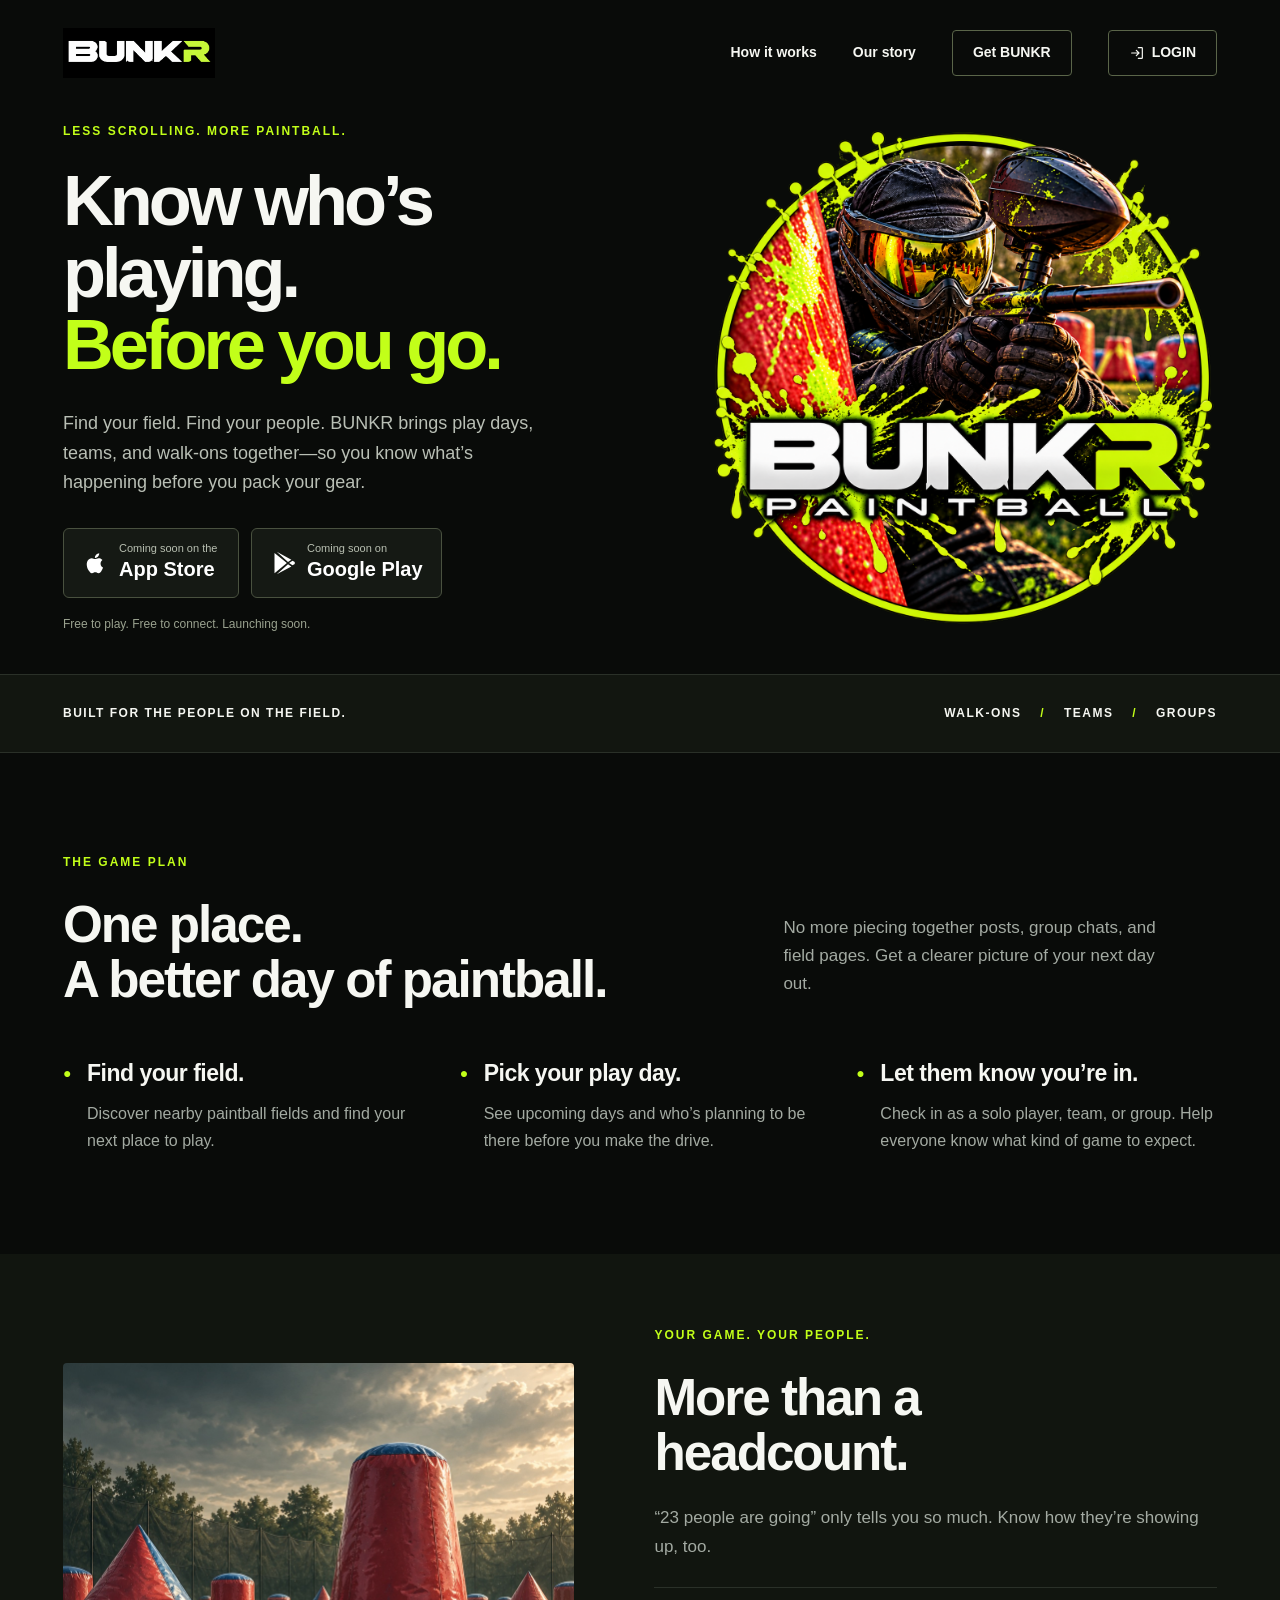
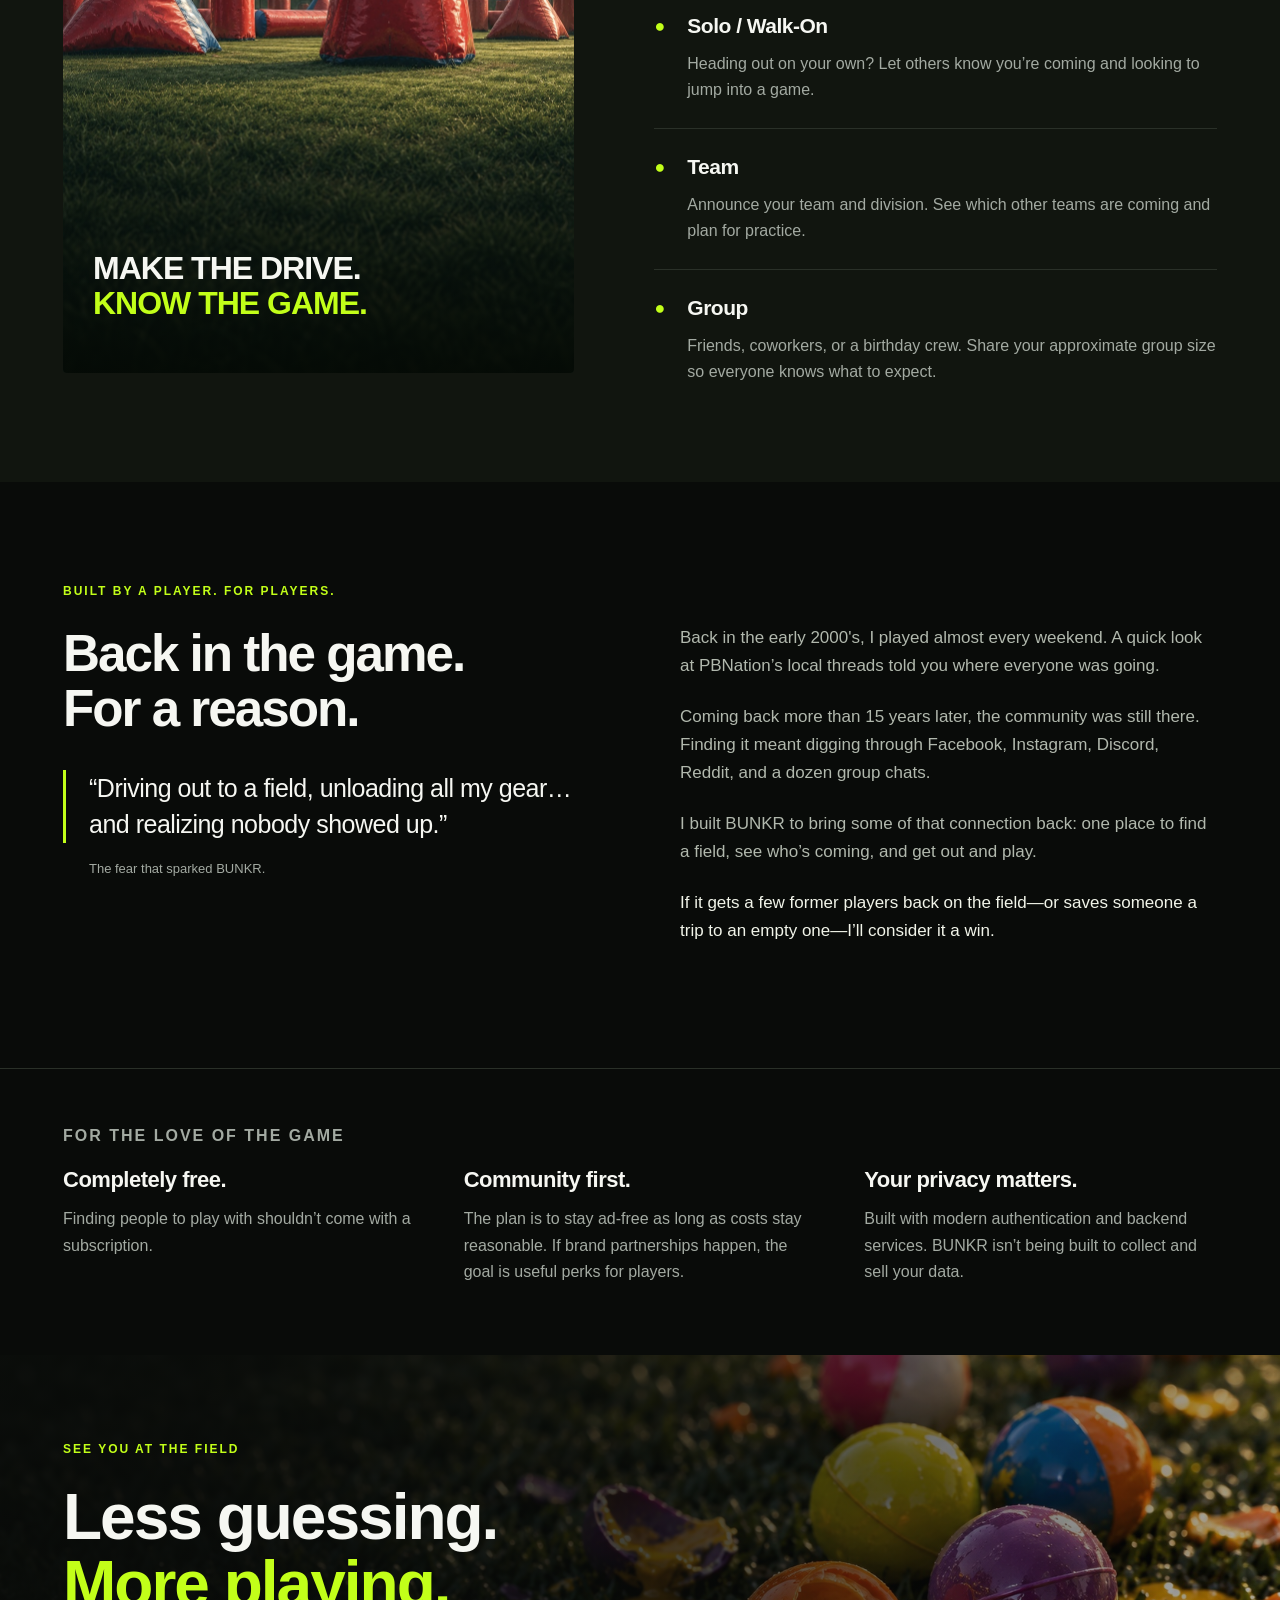
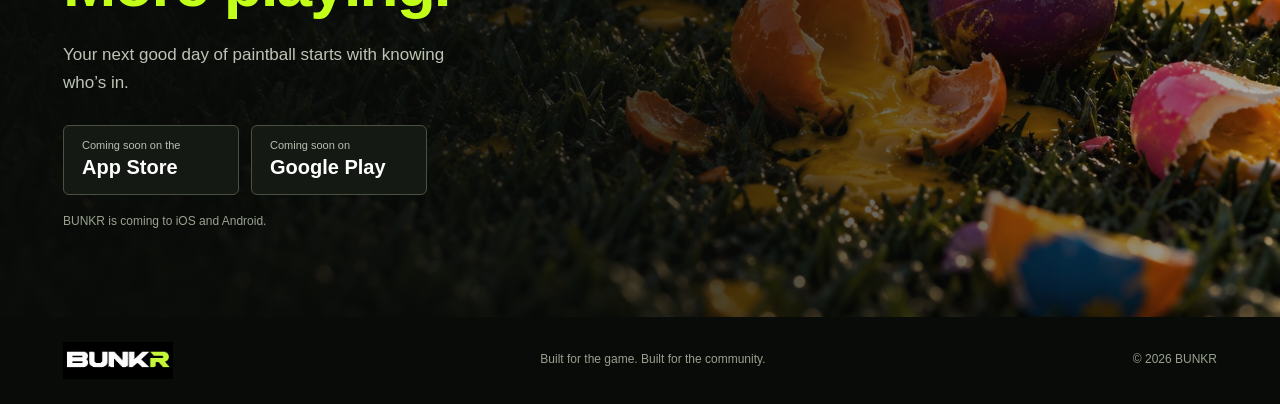
==== index.html @ a7633a5f "Replace hero photo with new BUNKR Paintball artwork" ====
<!doctype html>
<html lang="en">
<head>
<meta charset="utf-8"><meta name="viewport" content="width=device-width,initial-scale=1">
<title>BUNKR — Know who's playing. Before you go.</title>
<meta name="description" content="Find nearby paintball fields, upcoming play days, and who's planning to be there. BUNKR is the free app built by a player, for players.">
<meta name="theme-color" content="#090b09">
<link rel="icon" href="assets/app-icon.png"><link rel="stylesheet" href="styles.css?v=new-hero-8">
</head>
<body>
<a class="skip" href="#main">Skip to content</a>
<header class="header wrap"><a href="#" aria-label="BUNKR home" class="brand"><img src="assets/wordmark.png" alt="BUNKR" width="2172" height="724"></a><nav aria-label="Main navigation"><a href="#how-it-works">How it works</a><a href="#our-story">Our story</a><a class="nav-cta" href="#download">Get BUNKR</a><button class="nav-cta nav-login" type="button" disabled title="Web app coming soon"><svg viewBox="0 0 24 24" fill="none" stroke="currentColor" stroke-width="1.8" stroke-linecap="round" stroke-linejoin="round" aria-hidden="true"><path d="M14 4h5a1 1 0 0 1 1 1v14a1 1 0 0 1-1 1h-5M4 12h11m-4-4 4 4-4 4"/></svg><span>LOGIN</span></button></nav></header>
<main id="main">
<section class="hero wrap">
<div class="hero-copy"><p class="eyebrow">LESS SCROLLING. MORE PAINTBALL.</p><h1>Know who’s<br>playing.<br><span>Before you go.</span></h1><p class="intro">Find your field. Find your people. BUNKR brings play days, teams, and walk-ons together—so you know what’s happening before you pack your gear.</p><div class="stores" aria-label="App availability"><button disabled class="store"><svg viewBox="0 0 24 24" aria-hidden="true"><path d="M16.5 12.5c0-2 1.6-3 1.7-3.1-1-1.5-2.6-1.7-3.2-1.7-1.4-.1-2.7.8-3.4.8-.7 0-1.8-.8-2.9-.8-1.5 0-2.9.9-3.7 2.2-1.6 2.7-.4 6.8 1.1 9 .8 1.1 1.6 2.2 2.8 2.1 1.1 0 1.5-.7 2.9-.7s1.7.7 2.9.7c1.2 0 2-1.1 2.7-2.2.9-1.3 1.3-2.6 1.3-2.7-.1 0-2.2-.9-2.2-3.6ZM14.3 6.2c.6-.8 1.1-1.8 1-2.9-1 .1-2.1.6-2.8 1.4-.6.7-1.2 1.8-1 2.8 1.1.1 2.1-.5 2.8-1.3Z"/></svg><span><small>Coming soon on the</small><strong>App Store</strong></span></button><button disabled class="store"><svg viewBox="0 0 24 24" aria-hidden="true"><path d="m4 3 11 9L4 21V3Zm12 8 3-2L6 2l10 9Zm0 2 3 2-13 7 10-9Zm1-1 3-2 2 1.2v1.6L20 14l-3-2Z"/></svg><span><small>Coming soon on</small><strong>Google Play</strong></span></button></div><p class="availability">Free to play. Free to connect. Launching soon.</p></div>
<div class="hero-image"><img src="assets/bunkr-hero.png" alt="BUNKR Paintball artwork featuring a player surrounded by neon-lime paint splashes" width="1254" height="1254" fetchpriority="high"></div>
</section>
<div class="statement"><div class="wrap"><span>BUILT FOR THE PEOPLE ON THE FIELD.</span><span>WALK-ONS <b> / </b> TEAMS <b> / </b> GROUPS</span></div></div>
<section class="section wrap" id="how-it-works"><div class="section-heading"><p class="eyebrow">THE GAME PLAN</p><h2>One place.<br>A better day of paintball.</h2><p>No more piecing together posts, group chats, and field pages. Get a clearer picture of your next day out.</p></div><div class="steps"><article><span class="number" aria-hidden="true">●</span><h3>Find your field.</h3><p>Discover nearby paintball fields and find your next place to play.</p></article><article><span class="number" aria-hidden="true">●</span><h3>Pick your play day.</h3><p>See upcoming days and who’s planning to be there before you make the drive.</p></article><article><span class="number" aria-hidden="true">●</span><h3>Let them know you’re in.</h3><p>Check in as a solo player, team, or group. Help everyone know what kind of game to expect.</p></article></div></section>
<section class="play-section"><div class="wrap play-grid"><div class="field-image"><img src="assets/field.jpg" alt="Red and blue bunkers on a paintball field" width="1024" height="1536" loading="lazy"><p>MAKE THE DRIVE.<br><span>KNOW THE GAME.</span></p></div><div class="play-copy"><p class="eyebrow">YOUR GAME. YOUR PEOPLE.</p><h2>More than a<br>headcount.</h2><p class="section-intro">“23 people are going” only tells you so much. Know how they’re showing up, too.</p><div class="play-type"><span class="type-mark" aria-hidden="true">●</span><div><h3>Solo / Walk-On</h3><p>Heading out on your own? Let others know you’re coming and looking to jump into a game.</p></div></div><div class="play-type"><span class="type-mark" aria-hidden="true">●</span><div><h3>Team</h3><p>Announce your team and division. See which other teams are coming and plan for practice.</p></div></div><div class="play-type"><span class="type-mark" aria-hidden="true">●</span><div><h3>Group</h3><p>Friends, coworkers, or a birthday crew. Share your approximate group size so everyone knows what to expect.</p></div></div></div></div></section>
<section class="section wrap story" id="our-story"><div><p class="eyebrow">BUILT BY A PLAYER. FOR PLAYERS.</p><h2>Back in the game.<br>For a reason.</h2><blockquote>“Driving out to a field, unloading all my gear… and realizing nobody showed up.”</blockquote><p class="quote-caption">The fear that sparked BUNKR.</p></div><div class="story-text"><p>Back in the early 2000's, I played almost every weekend. A quick look at PBNation’s local threads told you where everyone was going.</p><p>Coming back more than 15 years later, the community was still there. Finding it meant digging through Facebook, Instagram, Discord, Reddit, and a dozen group chats.</p><p>I built BUNKR to bring some of that connection back: one place to find a field, see who’s coming, and get out and play.</p><p class="story-end">If it gets a few former players back on the field—or saves someone a trip to an empty one—I’ll consider it a win.</p></div></section>
<section class="values"><div class="wrap"><p class="eyebrow">FOR THE LOVE OF THE GAME</p><div class="values-grid"><article><h3>Completely free.</h3><p>Finding people to play with shouldn’t come with a subscription.</p></article><article><h3>Community first.</h3><p>The plan is to stay ad-free as long as costs stay reasonable. If brand partnerships happen, the goal is useful perks for players.</p></article><article><h3>Your privacy matters.</h3><p>Built with modern authentication and backend services. BUNKR isn’t being built to collect and sell your data.</p></article></div></div></section>
<section class="download" id="download"><img src="assets/paintballs.jpg" alt="Colorful paintballs scattered on turf" width="1672" height="941" loading="lazy"><div class="download-inner wrap"><p class="eyebrow">SEE YOU AT THE FIELD</p><h2>Less guessing.<br><span>More playing.</span></h2><p>Your next good day of paintball starts with knowing who’s in.</p><div class="stores"><button disabled class="store"><span><small>Coming soon on the</small><strong>App Store</strong></span></button><button disabled class="store"><span><small>Coming soon on</small><strong>Google Play</strong></span></button></div><p class="availability">BUNKR is coming to iOS and Android.</p></div></section>
</main><footer class="wrap"><a href="#" class="brand" aria-label="BUNKR home"><img src="assets/wordmark.png" alt="BUNKR" width="2172" height="724"></a><p>Built for the game. Built for the community.</p><span>© 2026 BUNKR</span></footer>
</body></html>
---- styles.css ----
:root{color-scheme:dark;--lime:#c2ff19;--bg:#090b09;--muted:#a3aaa2;--line:#2a3028}*{box-sizing:border-box}html{scroll-behavior:smooth;scroll-padding-top:30px}body{margin:0;background:var(--bg);color:#f6f7f2;font:17px/1.65 Arial,Helvetica,sans-serif}a{color:inherit;text-decoration:none}button{font:inherit}.wrap{max-width:1250px;margin:auto;padding-left:48px;padding-right:48px}.header{height:106px;display:flex;align-items:center;justify-content:space-between}.brand{display:block;width:152px;height:51px}.brand img{width:100%;height:100%;object-fit:contain}.header nav{display:flex;align-items:center;gap:36px;font-size:14px;font-weight:700}.header nav a:hover{color:var(--lime)}.nav-cta{border:1px solid #5a6549;padding:10px 20px;border-radius:4px}.hero{display:grid;grid-template-columns:1.16fr 1fr;gap:56px;padding-top:24px;padding-bottom:64px;align-items:center}.eyebrow{color:var(--lime);font-size:12px;letter-spacing:2px;font-weight:700;margin:0 0 24px}h1,h2,h3,p{margin-top:0}h1{font-size:clamp(54px,5.5vw,78px);line-height:1.02;letter-spacing:-4px;margin-bottom:28px;font-weight:900}h1 span,h2 span{color:var(--lime)}.intro{color:#b9bfb5;max-width:490px;font-size:18px;line-height:1.65;margin-bottom:30px}.hero-image{height:620px;position:relative;overflow:hidden;border-radius:5px}.hero-image>img{width:100%;height:100%;object-fit:cover;object-position:50% 39%}.hero-image:after{content:'';position:absolute;inset:65% 0 0;background:linear-gradient(transparent,#071007d9)}.image-label{position:absolute;bottom:24px;left:24px;right:24px;display:flex;justify-content:space-between;z-index:1;font-size:10px;letter-spacing:1.4px;font-weight:700}.stores{display:flex;gap:12px;flex-wrap:wrap}.store{display:flex;gap:10px;align-items:center;min-width:176px;padding:11px 18px;background:#151914;border:1px solid #49513f;border-radius:6px;color:#fff;text-align:left;cursor:default;opacity:1}.store svg{width:27px;height:30px;fill:currentColor}.store small{display:block;font-size:11px;line-height:1.5;color:#b8bfb1}.store strong{font-size:20px;line-height:1.3}.availability{font-size:12px;color:#9aa28f;margin:17px 0 0}.statement{border-top:1px solid var(--line);border-bottom:1px solid var(--line);background:#121610}.statement .wrap{min-height:77px;display:flex;justify-content:space-between;align-items:center;gap:20px;font-size:12px;letter-spacing:1.5px;font-weight:700}.statement b{color:var(--lime);margin:0 14px}.section{padding-top:100px;padding-bottom:100px}h2{font-size:clamp(36px,4vw,52px);line-height:1.08;letter-spacing:-2px;font-weight:800;margin-bottom:24px}.section-heading{display:grid;grid-template-columns:1.5fr 1fr;column-gap:70px}.section-heading .eyebrow{grid-column:1/-1}.section-heading>p:last-child{color:var(--muted);max-width:400px;align-self:center}.steps{display:grid;grid-template-columns:repeat(3,1fr);gap:36px;margin-top:40px}.steps article{border-top:1px solid var(--line);padding-top:25px}.number{color:var(--lime);font-size:18px;line-height:23.1px;display:block;margin-bottom:26px}h3{font-size:23px;letter-spacing:-.5px;line-height:1.3;margin-bottom:12px}.steps p,.play-type p,.values p{color:var(--muted);font-size:16px;margin-bottom:0}.play-section{background:#11150f;padding:72px 0}.play-grid{display:grid;grid-template-columns:1fr 1.1fr;gap:80px;align-items:center}.field-image{height:610px;position:relative;overflow:hidden;border-radius:4px}.field-image img{width:100%;height:100%;object-fit:cover}.field-image:after{content:'';position:absolute;inset:50% 0 0;background:linear-gradient(transparent,#040904e6)}.field-image>p{position:absolute;left:30px;bottom:20px;font-size:32px;font-weight:900;line-height:1.1;letter-spacing:-1px;z-index:1}.field-image span{color:var(--lime)}.section-intro{color:var(--muted);margin-bottom:26px}.play-type{display:flex;gap:22px;padding:24px 0;border-top:1px solid var(--line)}.play-type h3{font-size:21px}.type-mark{font-size:18px;line-height:19.8px;color:var(--lime);padding-top:5px;flex-shrink:0}.story{display:grid;grid-template-columns:1fr 1fr;gap:80px}.story blockquote{margin:34px 0 15px;padding-left:23px;border-left:3px solid var(--lime);font-size:25px;line-height:1.45;letter-spacing:-.5px}.quote-caption{color:var(--muted);font-size:13px;padding-left:26px}.story-text{padding-top:42px;color:#b1b8ad}.story-text p{margin-bottom:23px}.story-end{color:#f1f4e9}.values{border-top:1px solid var(--line);padding:54px 0 70px}.values-grid{display:grid;grid-template-columns:repeat(3,1fr);gap:48px}.values h3{font-size:22px}.download{position:relative;isolation:isolate;overflow:hidden}.download>img{position:absolute;inset:0;width:100%;height:100%;object-fit:cover;z-index:-2}.download:after{content:'';position:absolute;inset:0;background:linear-gradient(90deg,#090b09f2 15%,#090b09bc 55%,#090b0950);z-index:-1}.download-inner{padding-top:85px;padding-bottom:85px}.download h2{font-size:64px;line-height:1.04}.download-inner>p:not(.eyebrow):not(.availability){max-width:410px;color:#bdc4b6}.download .stores{margin-top:28px}footer{display:flex;align-items:center;justify-content:space-between;gap:25px;padding-top:25px;padding-bottom:25px}footer .brand{width:110px;height:37px}footer p,footer>span{font-size:12px;color:#98a18f;margin:0}.skip{position:absolute;left:15px;top:-100px;padding:12px;background:var(--lime);color:#111;z-index:10}.skip:focus{top:10px}a:focus-visible{outline:2px solid var(--lime);outline-offset:5px}@media(max-width:950px){.wrap{padding-left:28px;padding-right:28px}.hero{gap:28px;grid-template-columns:1.15fr 1fr}h1{font-size:58px;letter-spacing:-3px}.hero-image{height:590px}.image-label span:last-child{display:none}.play-grid,.story{gap:38px}.field-image{height:650px}.steps{gap:25px}.values-grid{gap:25px}.header nav{gap:22px}.store{min-width:165px;padding:10px 14px}}@media(max-width:700px){.header{height:85px}.brand{width:124px;height:42px}.header nav>a:not(.nav-cta){display:none}.nav-cta{padding:8px 13px}.hero{grid-template-columns:1fr;padding-top:32px;padding-bottom:36px;gap:34px}h1{font-size:clamp(48px,11.8vw,76px);letter-spacing:-2.5px}.intro{font-size:17px;max-width:510px}.hero-image{height:440px}.hero-image>img{object-position:50% 31%}.statement .wrap{align-items:flex-start;flex-direction:column;justify-content:center;gap:9px;padding-top:20px;padding-bottom:20px;font-size:10px}.statement b{margin:0 9px}.section{padding-top:65px;padding-bottom:65px}.section-heading{display:block}.section-heading>p:last-child{max-width:100%}h2{font-size:39px;letter-spacing:-1.5px}.steps{grid-template-columns:1fr;gap:28px;margin-top:30px}.steps article{position:relative;padding-left:43px;padding-top:22px}.number{position:absolute;left:0;top:25px}.play-section{padding:45px 0}.play-grid{grid-template-columns:1fr;gap:40px}.field-image{height:360px}.field-image img{object-position:center 45%}.story{grid-template-columns:1fr;gap:5px}.story-text{padding-top:12px}.story blockquote{font-size:24px}.values-grid{grid-template-columns:1fr;gap:33px}.values{padding:45px 0 55px}.download-inner{padding-top:65px;padding-bottom:65px}.download h2{font-size:50px}.download:after{background:#090b09c7}footer{flex-wrap:wrap;gap:15px}footer p{width:100%;order:3}footer>span{margin-left:auto}}@media(prefers-reduced-motion:reduce){html{scroll-behavior:auto}}

@media(max-width:700px){.stores{display:grid;grid-template-columns:repeat(2,minmax(0,1fr));gap:8px;max-width:340px}.store{min-width:0;gap:7px;padding:10px;min-height:58px}.store svg{width:20px;height:24px;flex-shrink:0}.store small{font-size:10px}.store strong{font-size:17px;white-space:nowrap}}
@media(max-width:360px){.store{padding:9px 7px;gap:5px}.store svg{width:17px}.store strong{font-size:15px}.store small{font-size:9px}}

/* Compact hero with a tighter crop around the player. */
.hero{padding-top:12px;padding-bottom:36px}.hero-image{height:520px}.hero-image>img{object-position:50% 30%}.hero-image:after{display:none}
@media(min-width:701px) and (max-width:950px){.hero-image{height:500px}}
@media(max-width:700px){.hero{padding-top:20px;padding-bottom:24px;gap:24px}.hero-image{height:340px}.hero-image>img{object-position:50% 28%}}

/* Keep each step marker aligned with its heading. */
.steps{margin-top:28px}.steps article{display:grid;grid-template-columns:12px minmax(0,1fr);column-gap:12px;align-content:start;border-top:0;padding:0}.steps .number{position:static;margin:0;font-size:14px;line-height:29.9px}.steps h3{grid-column:2;margin-bottom:12px}.steps p{grid-column:2}

.values .eyebrow{margin-bottom:16px}

.header .nav-login{background:transparent;color:#f6f7f2;font:inherit;font-weight:700;opacity:1;cursor:default;line-height:inherit}
@media(max-width:700px){.header nav{gap:8px}.header .nav-cta{font-size:12px;padding:8px 10px;white-space:nowrap}}
@media(max-width:360px){.header .brand{width:100px}.header nav{gap:6px}.header .nav-cta{padding:8px}}

.header .nav-login{display:inline-flex;align-items:center;justify-content:center;gap:7px}.nav-login svg{width:16px;height:16px;flex-shrink:0}
@media(max-width:360px){.header .nav-login{gap:5px}.nav-login svg{width:14px;height:14px}}

/* Display the complete branded hero artwork without cropping the logo. */
.hero-image>img{object-fit:contain;object-position:center}
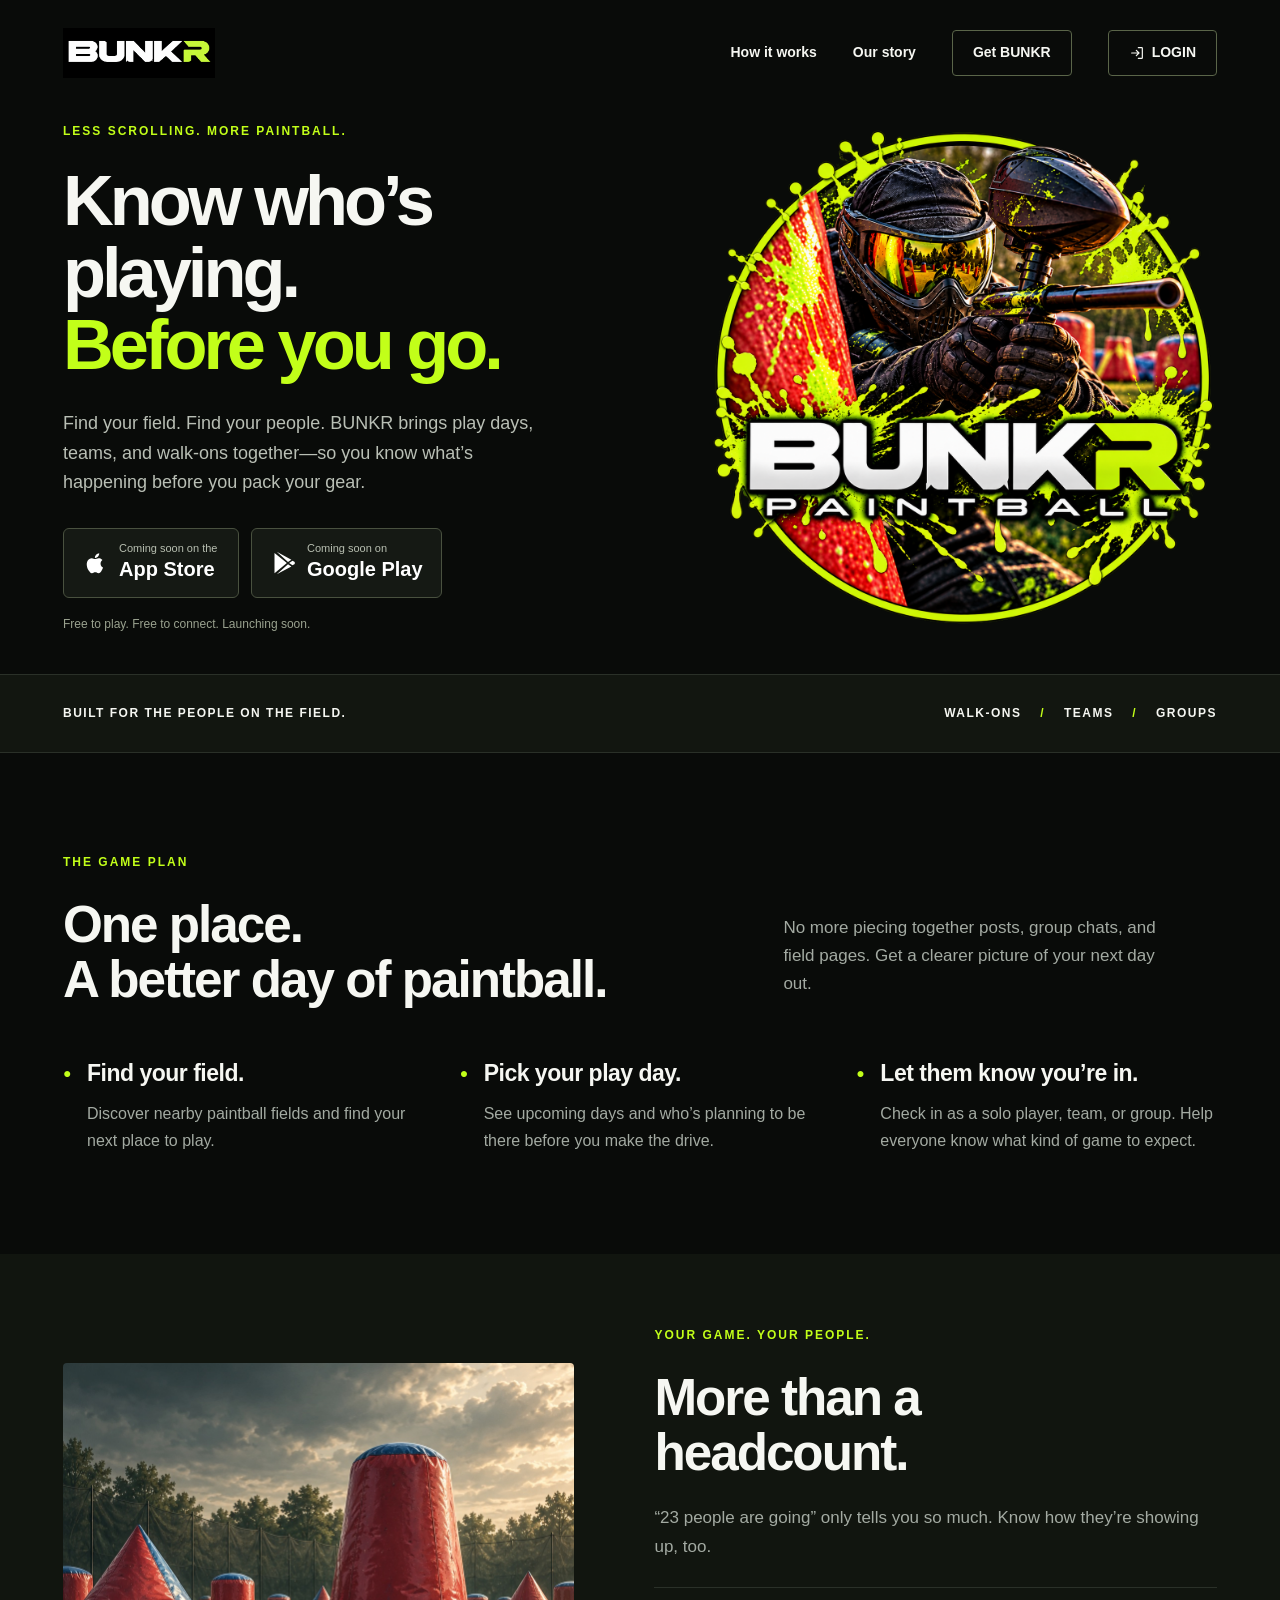
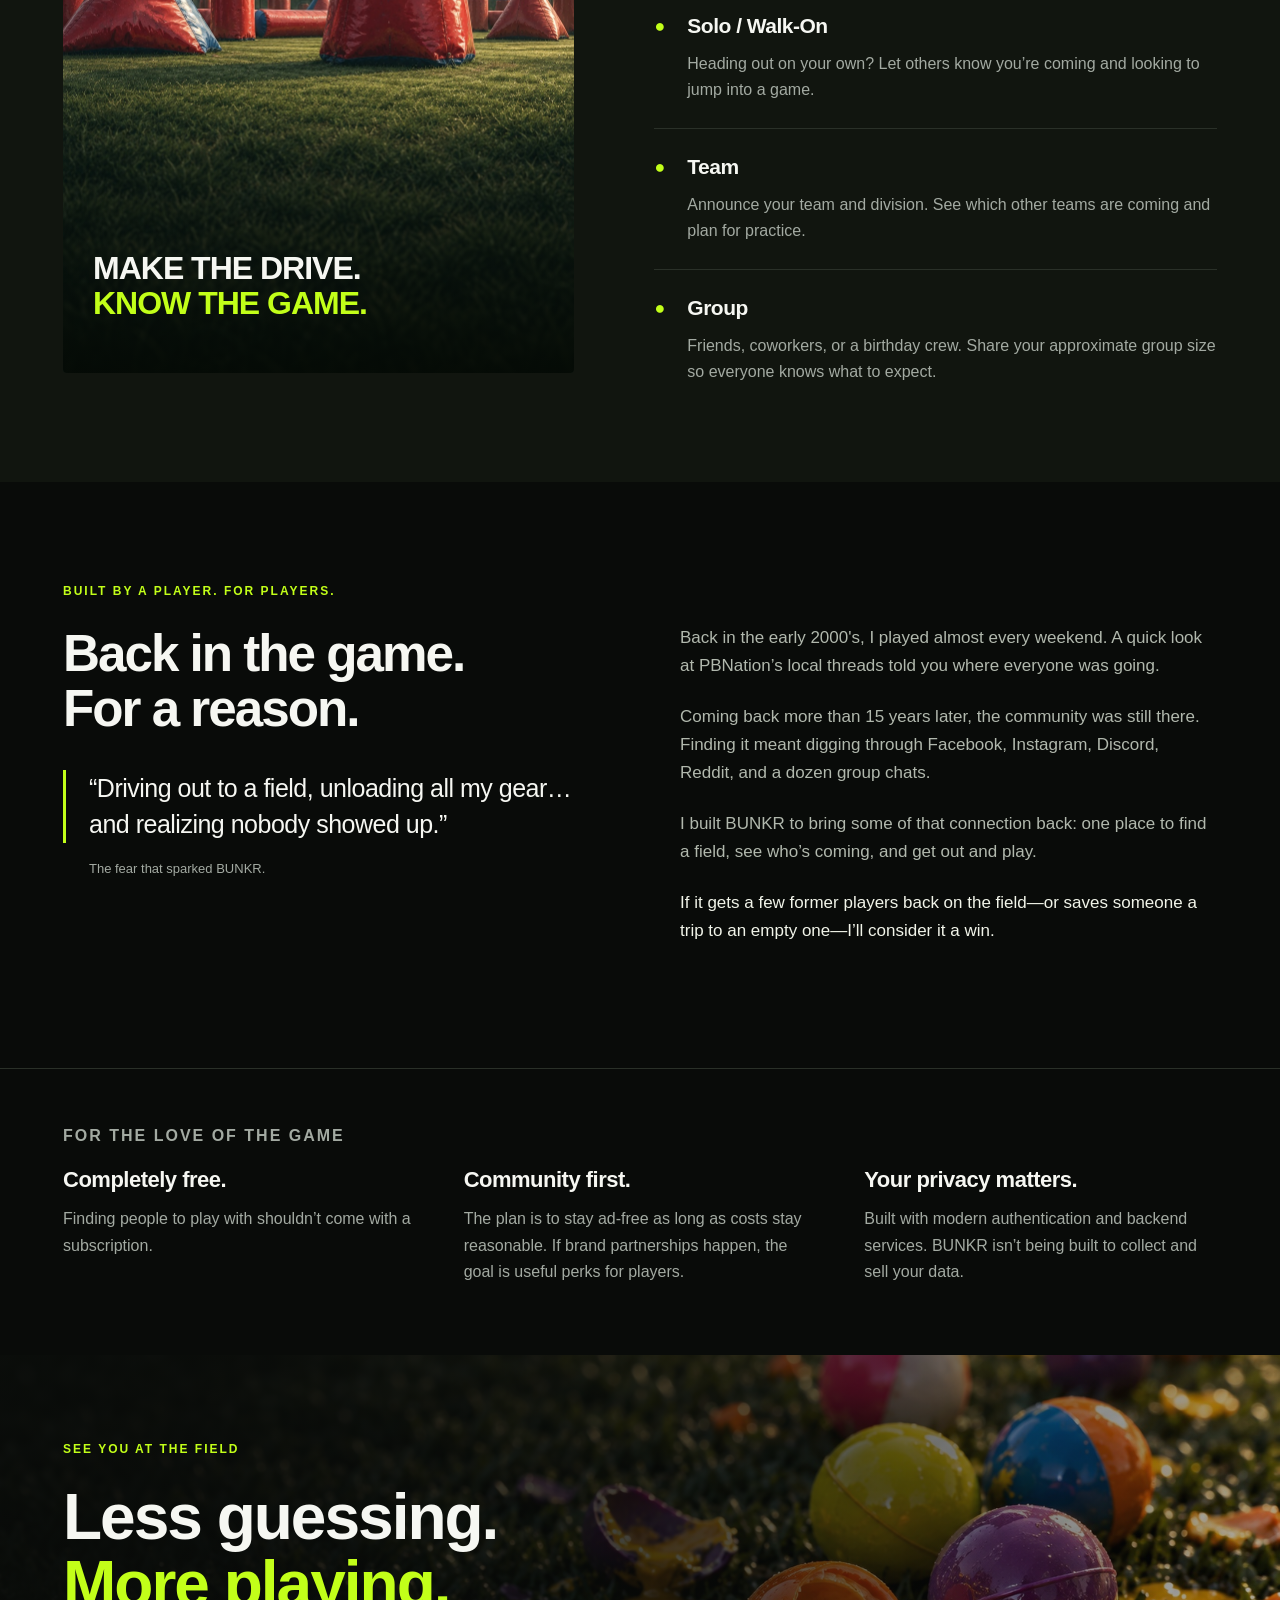
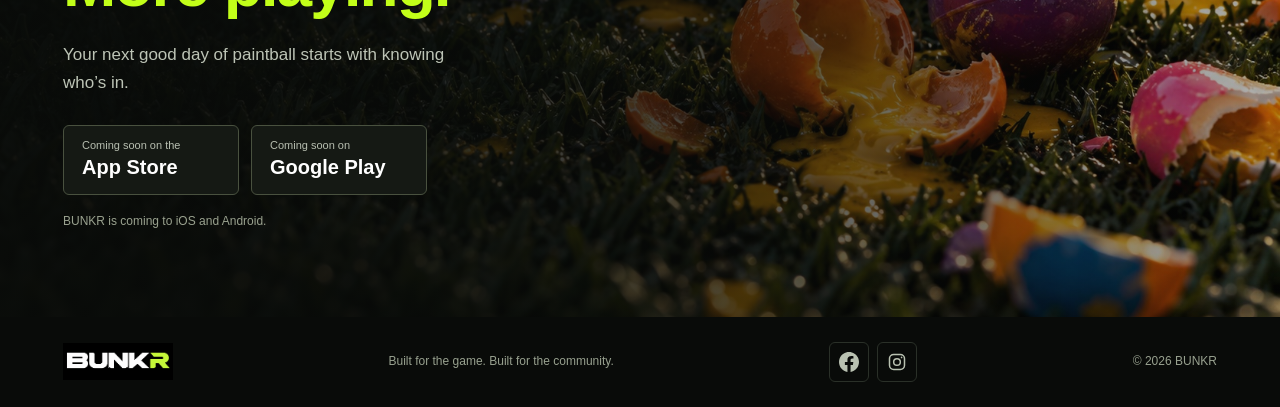
==== commit de24c02a: "Add Facebook and Instagram icons to footer" ====
--- a/index.html
+++ b/index.html
@@ -5,11 +5,11 @@
 <title>BUNKR — Know who's playing. Before you go.</title>
 <meta name="description" content="Find nearby paintball fields, upcoming play days, and who's planning to be there. BUNKR is the free app built by a player, for players.">
 <meta name="theme-color" content="#090b09">
-<link rel="icon" href="assets/app-icon.png"><link rel="stylesheet" href="styles.css?v=new-hero-8">
+<link rel="icon" href="assets/app-icon.png"><link rel="stylesheet" href="styles.css?v=footer-socials-11">
 </head>
 <body>
 <a class="skip" href="#main">Skip to content</a>
-<header class="header wrap"><a href="#" aria-label="BUNKR home" class="brand"><img src="assets/wordmark.png" alt="BUNKR" width="2172" height="724"></a><nav aria-label="Main navigation"><a href="#how-it-works">How it works</a><a href="#our-story">Our story</a><a class="nav-cta" href="#download">Get BUNKR</a><button class="nav-cta nav-login" type="button" disabled title="Web app coming soon"><svg viewBox="0 0 24 24" fill="none" stroke="currentColor" stroke-width="1.8" stroke-linecap="round" stroke-linejoin="round" aria-hidden="true"><path d="M14 4h5a1 1 0 0 1 1 1v14a1 1 0 0 1-1 1h-5M4 12h11m-4-4 4 4-4 4"/></svg><span>LOGIN</span></button></nav></header>
+<header class="header wrap"><a href="#" aria-label="BUNKR home" class="brand"><img src="assets/wordmark.png" alt="BUNKR" width="2172" height="724"></a><nav aria-label="Main navigation"><a href="#how-it-works">How it works</a><a href="#our-story">Our story</a><a class="nav-cta" href="#download">Get BUNKR</a><a class="nav-cta nav-login" href="https://app.bunkrpb.com/"><svg viewBox="0 0 24 24" fill="none" stroke="currentColor" stroke-width="1.8" stroke-linecap="round" stroke-linejoin="round" aria-hidden="true"><path d="M14 4h5a1 1 0 0 1 1 1v14a1 1 0 0 1-1 1h-5M4 12h11m-4-4 4 4-4 4"/></svg><span>LOGIN</span></a></nav></header>
 <main id="main">
 <section class="hero wrap">
 <div class="hero-copy"><p class="eyebrow">LESS SCROLLING. MORE PAINTBALL.</p><h1>Know who’s<br>playing.<br><span>Before you go.</span></h1><p class="intro">Find your field. Find your people. BUNKR brings play days, teams, and walk-ons together—so you know what’s happening before you pack your gear.</p><div class="stores" aria-label="App availability"><button disabled class="store"><svg viewBox="0 0 24 24" aria-hidden="true"><path d="M16.5 12.5c0-2 1.6-3 1.7-3.1-1-1.5-2.6-1.7-3.2-1.7-1.4-.1-2.7.8-3.4.8-.7 0-1.8-.8-2.9-.8-1.5 0-2.9.9-3.7 2.2-1.6 2.7-.4 6.8 1.1 9 .8 1.1 1.6 2.2 2.8 2.1 1.1 0 1.5-.7 2.9-.7s1.7.7 2.9.7c1.2 0 2-1.1 2.7-2.2.9-1.3 1.3-2.6 1.3-2.7-.1 0-2.2-.9-2.2-3.6ZM14.3 6.2c.6-.8 1.1-1.8 1-2.9-1 .1-2.1.6-2.8 1.4-.6.7-1.2 1.8-1 2.8 1.1.1 2.1-.5 2.8-1.3Z"/></svg><span><small>Coming soon on the</small><strong>App Store</strong></span></button><button disabled class="store"><svg viewBox="0 0 24 24" aria-hidden="true"><path d="m4 3 11 9L4 21V3Zm12 8 3-2L6 2l10 9Zm0 2 3 2-13 7 10-9Zm1-1 3-2 2 1.2v1.6L20 14l-3-2Z"/></svg><span><small>Coming soon on</small><strong>Google Play</strong></span></button></div><p class="availability">Free to play. Free to connect. Launching soon.</p></div>
@@ -21,5 +21,5 @@
 <section class="section wrap story" id="our-story"><div><p class="eyebrow">BUILT BY A PLAYER. FOR PLAYERS.</p><h2>Back in the game.<br>For a reason.</h2><blockquote>“Driving out to a field, unloading all my gear… and realizing nobody showed up.”</blockquote><p class="quote-caption">The fear that sparked BUNKR.</p></div><div class="story-text"><p>Back in the early 2000's, I played almost every weekend. A quick look at PBNation’s local threads told you where everyone was going.</p><p>Coming back more than 15 years later, the community was still there. Finding it meant digging through Facebook, Instagram, Discord, Reddit, and a dozen group chats.</p><p>I built BUNKR to bring some of that connection back: one place to find a field, see who’s coming, and get out and play.</p><p class="story-end">If it gets a few former players back on the field—or saves someone a trip to an empty one—I’ll consider it a win.</p></div></section>
 <section class="values"><div class="wrap"><p class="eyebrow">FOR THE LOVE OF THE GAME</p><div class="values-grid"><article><h3>Completely free.</h3><p>Finding people to play with shouldn’t come with a subscription.</p></article><article><h3>Community first.</h3><p>The plan is to stay ad-free as long as costs stay reasonable. If brand partnerships happen, the goal is useful perks for players.</p></article><article><h3>Your privacy matters.</h3><p>Built with modern authentication and backend services. BUNKR isn’t being built to collect and sell your data.</p></article></div></div></section>
 <section class="download" id="download"><img src="assets/paintballs.jpg" alt="Colorful paintballs scattered on turf" width="1672" height="941" loading="lazy"><div class="download-inner wrap"><p class="eyebrow">SEE YOU AT THE FIELD</p><h2>Less guessing.<br><span>More playing.</span></h2><p>Your next good day of paintball starts with knowing who’s in.</p><div class="stores"><button disabled class="store"><span><small>Coming soon on the</small><strong>App Store</strong></span></button><button disabled class="store"><span><small>Coming soon on</small><strong>Google Play</strong></span></button></div><p class="availability">BUNKR is coming to iOS and Android.</p></div></section>
-</main><footer class="wrap"><a href="#" class="brand" aria-label="BUNKR home"><img src="assets/wordmark.png" alt="BUNKR" width="2172" height="724"></a><p>Built for the game. Built for the community.</p><span>© 2026 BUNKR</span></footer>
+</main><footer class="wrap"><a href="#" class="brand" aria-label="BUNKR home"><img src="assets/wordmark.png" alt="BUNKR" width="2172" height="724"></a><p>Built for the game. Built for the community.</p><div class="footer-socials" aria-label="BUNKR social profiles"><a href="https://www.facebook.com/BUNKRPB/" aria-label="BUNKR on Facebook"><svg viewBox="0 0 24 24" aria-hidden="true" fill="currentColor"><path d="M24 12.073C24 5.405 18.627 0 12 0S0 5.405 0 12.073C0 18.1 4.388 23.094 10.125 24v-8.437H7.078v-3.49h3.047V9.413c0-3.026 1.792-4.697 4.533-4.697 1.312 0 2.686.236 2.686.236v2.97h-1.513c-1.49 0-1.956.931-1.956 1.887v2.264h3.328l-.532 3.49h-2.796V24C19.612 23.094 24 18.1 24 12.073Z"/></svg></a><a href="http://instagram.com/bunkr_pb" aria-label="BUNKR on Instagram"><svg viewBox="0 0 24 24" aria-hidden="true" fill="none" stroke="currentColor" stroke-width="1.8"><rect x="3" y="3" width="18" height="18" rx="5"/><circle cx="12" cy="12" r="4"/><circle cx="17.5" cy="6.5" r="1" fill="currentColor" stroke="none"/></svg></a></div><span>© 2026 BUNKR</span></footer>
 </body></html>
--- a/styles.css
+++ b/styles.css
@@ -22,3 +22,9 @@
 
 /* Display the complete branded hero artwork without cropping the logo. */
 .hero-image>img{object-fit:contain;object-position:center}
+
+.header .nav-login{cursor:pointer}.header .nav-login:hover{color:var(--lime)}
+@media(max-width:700px){.header nav>a.nav-login{display:inline-flex}}
+
+.footer-socials{display:flex;align-items:center;gap:8px}.footer-socials a{display:flex;align-items:center;justify-content:center;width:40px;height:40px;border:1px solid var(--line);border-radius:6px;color:#b9c1b1;transition:color .15s,border-color .15s}.footer-socials a:hover{color:var(--lime);border-color:var(--lime)}.footer-socials svg{width:20px;height:20px}
+@media(max-width:700px){footer .footer-socials{margin-left:auto}footer>span{margin-left:0}}
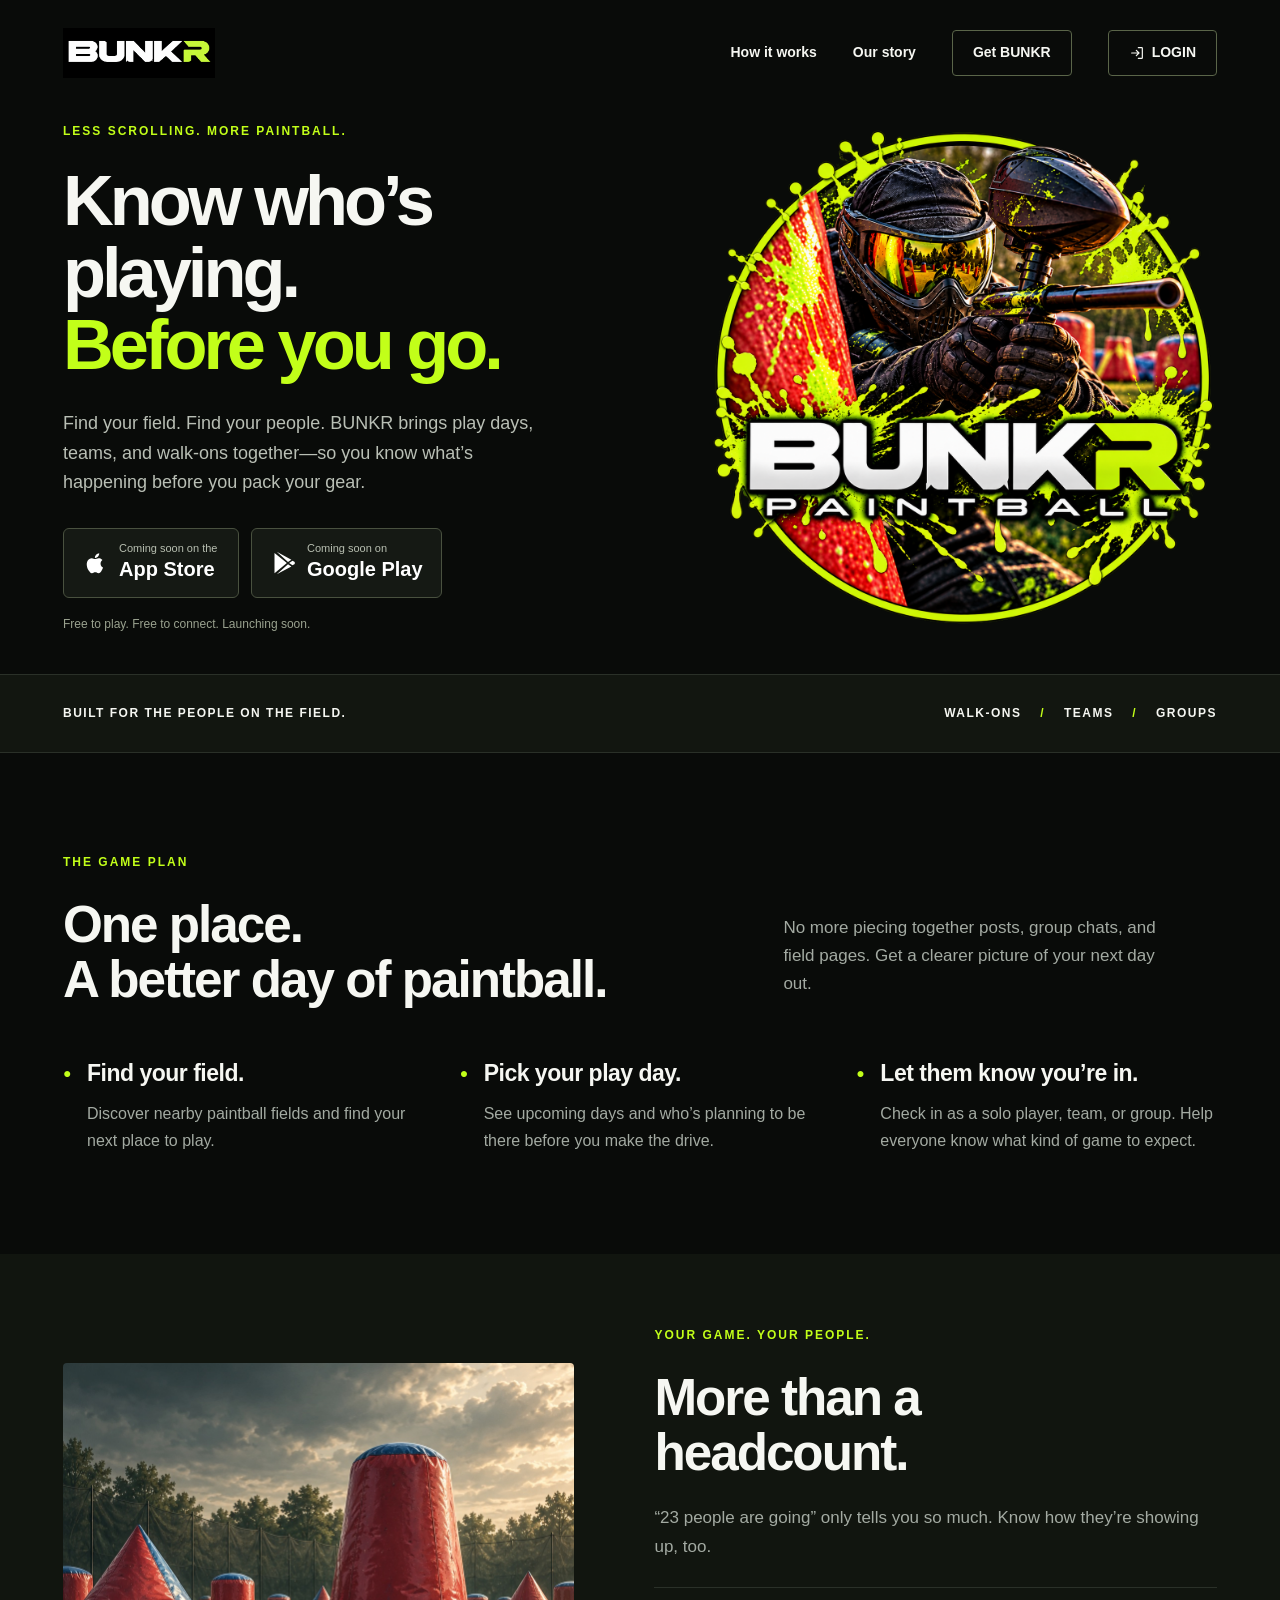
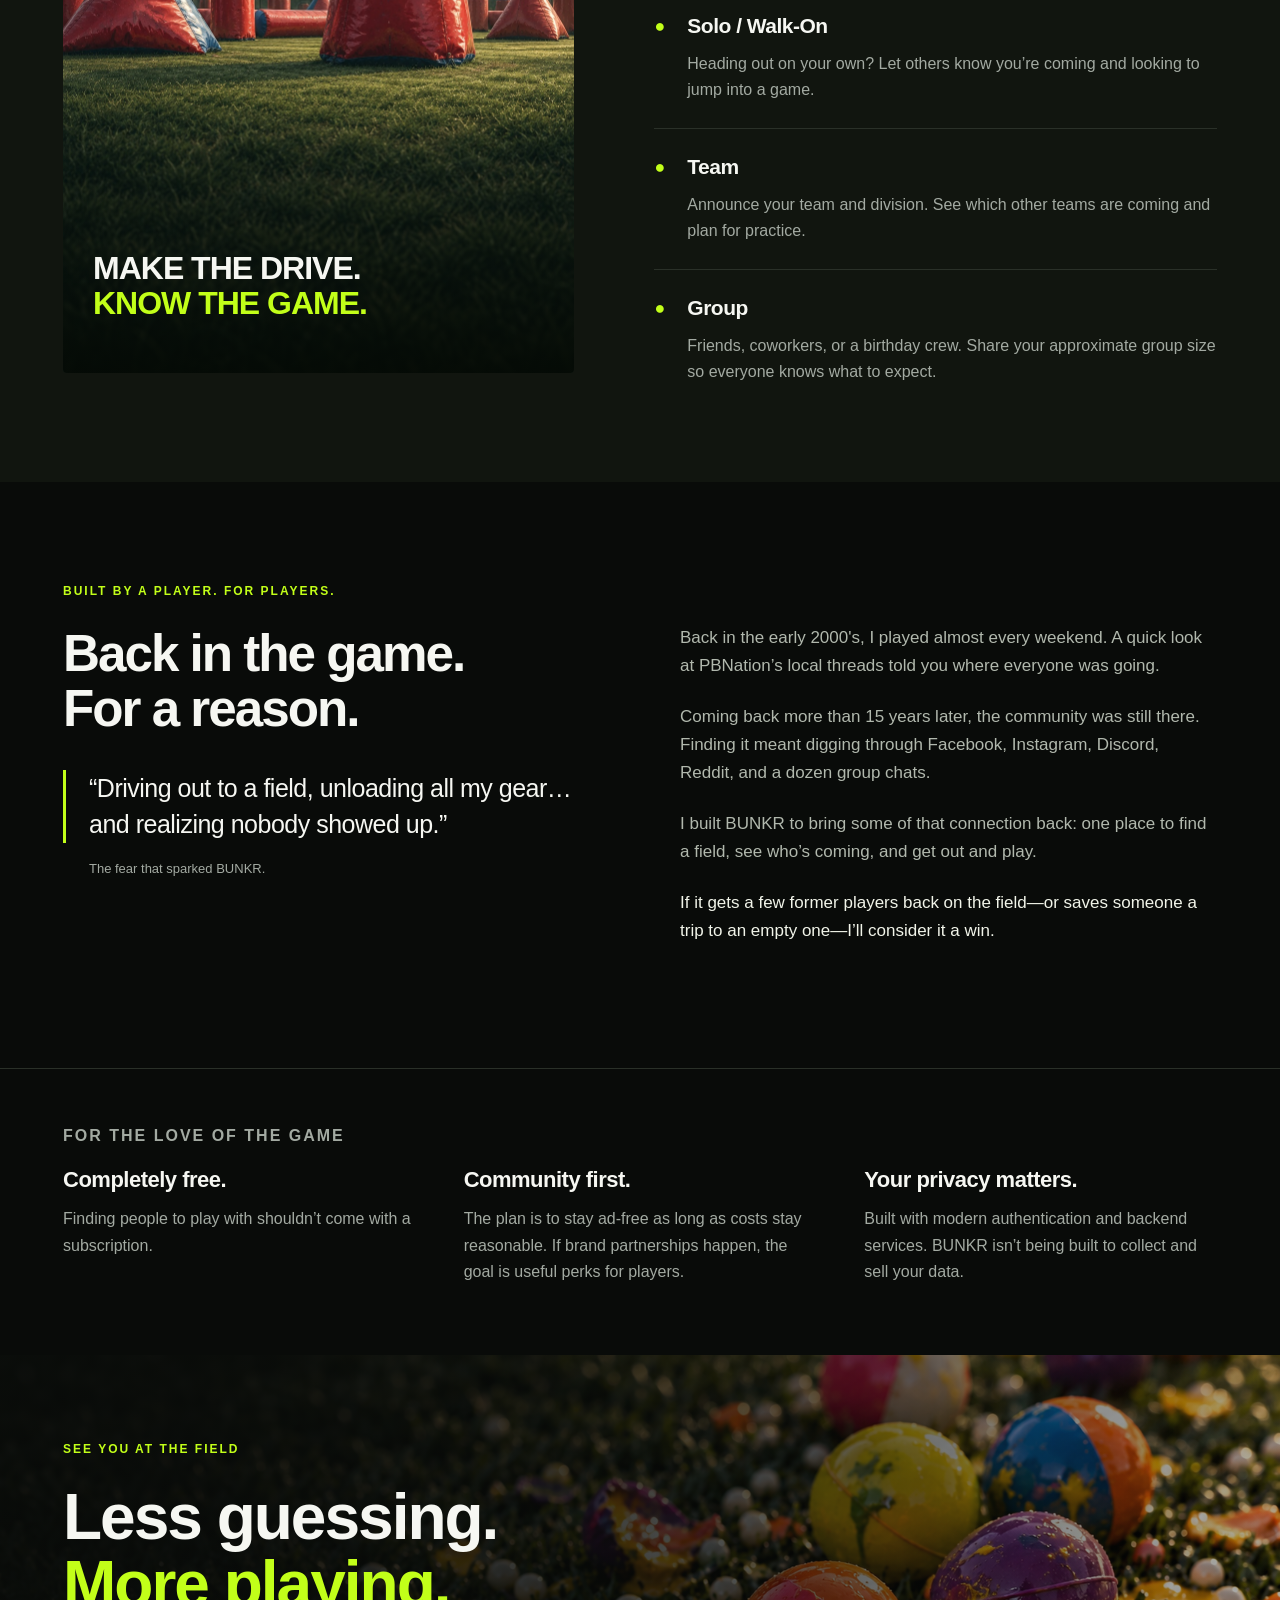
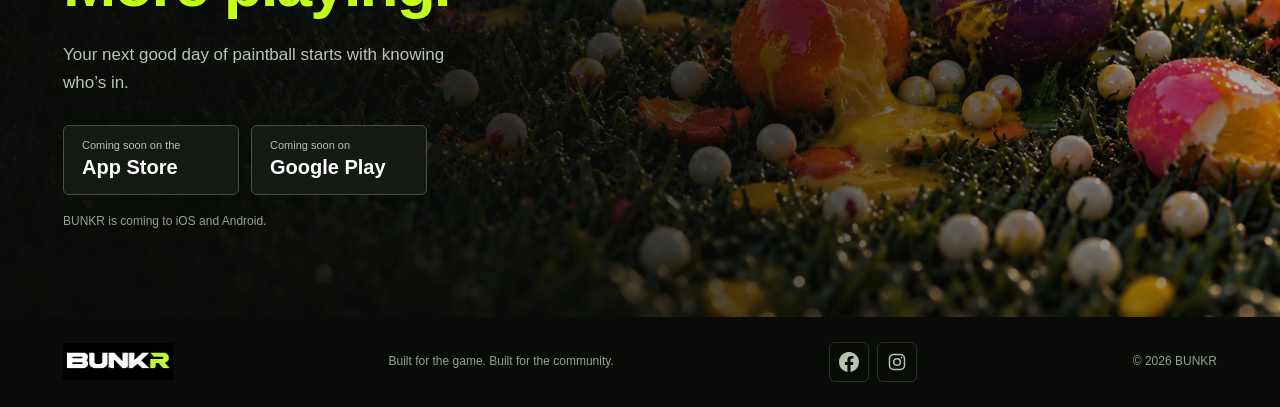
==== commit 37944283: "Use paintball and airsoft BB image in download section" ====
--- a/index.html
+++ b/index.html
@@ -2,10 +2,64 @@
 <html lang="en">
 <head>
 <meta charset="utf-8"><meta name="viewport" content="width=device-width,initial-scale=1">
-<title>BUNKR — Know who's playing. Before you go.</title>
-<meta name="description" content="Find nearby paintball fields, upcoming play days, and who's planning to be there. BUNKR is the free app built by a player, for players.">
+<title>BUNKR Paintball — Find Fields, Play Days &amp; Players</title>
+<meta name="description" content="Find nearby paintball fields, upcoming play days, and players planning to attend. BUNKR is free for walk-ons, teams, and groups. Play on the web.">
 <meta name="theme-color" content="#090b09">
 <link rel="icon" href="assets/app-icon.png"><link rel="stylesheet" href="styles.css?v=footer-socials-11">
+<link rel="canonical" href="https://bunkrpb.com/">
+<meta name="robots" content="index, follow, max-image-preview:large">
+<meta property="og:type" content="website">
+<meta property="og:site_name" content="BUNKR Paintball">
+<meta property="og:title" content="BUNKR Paintball — Find Fields, Play Days &amp; Players">
+<meta property="og:description" content="Find your field, see who's playing, and plan your next paintball day. Free for walk-ons, teams, and groups.">
+<meta property="og:url" content="https://bunkrpb.com/">
+<meta name="twitter:card" content="summary">
+<meta name="twitter:title" content="BUNKR Paintball — Find Fields, Play Days &amp; Players">
+<meta name="twitter:description" content="Find your field, see who's playing, and plan your next paintball day. Free for walk-ons, teams, and groups.">
+<script type="application/ld+json">
+{
+  "@context": "https://schema.org",
+  "@graph": [
+    {
+      "@type": "Organization",
+      "@id": "https://bunkrpb.com/#organization",
+      "name": "BUNKR Paintball",
+      "alternateName": "BUNKR",
+      "url": "https://bunkrpb.com/",
+      "logo": "https://bunkrpb.com/assets/app-icon.png",
+      "sameAs": [
+        "https://www.facebook.com/BUNKRPB/",
+        "https://www.instagram.com/bunkr_pb/"
+      ]
+    },
+    {
+      "@type": "WebSite",
+      "@id": "https://bunkrpb.com/#website",
+      "url": "https://bunkrpb.com/",
+      "name": "BUNKR Paintball",
+      "alternateName": "BUNKR",
+      "publisher": {
+        "@id": "https://bunkrpb.com/#organization"
+      },
+      "inLanguage": "en"
+    },
+    {
+      "@type": "WebPage",
+      "@id": "https://bunkrpb.com/#webpage",
+      "url": "https://bunkrpb.com/",
+      "name": "BUNKR Paintball \u2014 Find Fields, Play Days & Players",
+      "isPartOf": {
+        "@id": "https://bunkrpb.com/#website"
+      },
+      "about": {
+        "@id": "https://bunkrpb.com/#organization"
+      },
+      "description": "Free paintball app for discovering fields, upcoming play days, and who is planning to attend.",
+      "inLanguage": "en"
+    }
+  ]
+}
+</script>
 </head>
 <body>
 <a class="skip" href="#main">Skip to content</a>
@@ -20,6 +74,6 @@
 <section class="play-section"><div class="wrap play-grid"><div class="field-image"><img src="assets/field.jpg" alt="Red and blue bunkers on a paintball field" width="1024" height="1536" loading="lazy"><p>MAKE THE DRIVE.<br><span>KNOW THE GAME.</span></p></div><div class="play-copy"><p class="eyebrow">YOUR GAME. YOUR PEOPLE.</p><h2>More than a<br>headcount.</h2><p class="section-intro">“23 people are going” only tells you so much. Know how they’re showing up, too.</p><div class="play-type"><span class="type-mark" aria-hidden="true">●</span><div><h3>Solo / Walk-On</h3><p>Heading out on your own? Let others know you’re coming and looking to jump into a game.</p></div></div><div class="play-type"><span class="type-mark" aria-hidden="true">●</span><div><h3>Team</h3><p>Announce your team and division. See which other teams are coming and plan for practice.</p></div></div><div class="play-type"><span class="type-mark" aria-hidden="true">●</span><div><h3>Group</h3><p>Friends, coworkers, or a birthday crew. Share your approximate group size so everyone knows what to expect.</p></div></div></div></div></section>
 <section class="section wrap story" id="our-story"><div><p class="eyebrow">BUILT BY A PLAYER. FOR PLAYERS.</p><h2>Back in the game.<br>For a reason.</h2><blockquote>“Driving out to a field, unloading all my gear… and realizing nobody showed up.”</blockquote><p class="quote-caption">The fear that sparked BUNKR.</p></div><div class="story-text"><p>Back in the early 2000's, I played almost every weekend. A quick look at PBNation’s local threads told you where everyone was going.</p><p>Coming back more than 15 years later, the community was still there. Finding it meant digging through Facebook, Instagram, Discord, Reddit, and a dozen group chats.</p><p>I built BUNKR to bring some of that connection back: one place to find a field, see who’s coming, and get out and play.</p><p class="story-end">If it gets a few former players back on the field—or saves someone a trip to an empty one—I’ll consider it a win.</p></div></section>
 <section class="values"><div class="wrap"><p class="eyebrow">FOR THE LOVE OF THE GAME</p><div class="values-grid"><article><h3>Completely free.</h3><p>Finding people to play with shouldn’t come with a subscription.</p></article><article><h3>Community first.</h3><p>The plan is to stay ad-free as long as costs stay reasonable. If brand partnerships happen, the goal is useful perks for players.</p></article><article><h3>Your privacy matters.</h3><p>Built with modern authentication and backend services. BUNKR isn’t being built to collect and sell your data.</p></article></div></div></section>
-<section class="download" id="download"><img src="assets/paintballs.jpg" alt="Colorful paintballs scattered on turf" width="1672" height="941" loading="lazy"><div class="download-inner wrap"><p class="eyebrow">SEE YOU AT THE FIELD</p><h2>Less guessing.<br><span>More playing.</span></h2><p>Your next good day of paintball starts with knowing who’s in.</p><div class="stores"><button disabled class="store"><span><small>Coming soon on the</small><strong>App Store</strong></span></button><button disabled class="store"><span><small>Coming soon on</small><strong>Google Play</strong></span></button></div><p class="availability">BUNKR is coming to iOS and Android.</p></div></section>
-</main><footer class="wrap"><a href="#" class="brand" aria-label="BUNKR home"><img src="assets/wordmark.png" alt="BUNKR" width="2172" height="724"></a><p>Built for the game. Built for the community.</p><div class="footer-socials" aria-label="BUNKR social profiles"><a href="https://www.facebook.com/BUNKRPB/" aria-label="BUNKR on Facebook"><svg viewBox="0 0 24 24" aria-hidden="true" fill="currentColor"><path d="M24 12.073C24 5.405 18.627 0 12 0S0 5.405 0 12.073C0 18.1 4.388 23.094 10.125 24v-8.437H7.078v-3.49h3.047V9.413c0-3.026 1.792-4.697 4.533-4.697 1.312 0 2.686.236 2.686.236v2.97h-1.513c-1.49 0-1.956.931-1.956 1.887v2.264h3.328l-.532 3.49h-2.796V24C19.612 23.094 24 18.1 24 12.073Z"/></svg></a><a href="http://instagram.com/bunkr_pb" aria-label="BUNKR on Instagram"><svg viewBox="0 0 24 24" aria-hidden="true" fill="none" stroke="currentColor" stroke-width="1.8"><rect x="3" y="3" width="18" height="18" rx="5"/><circle cx="12" cy="12" r="4"/><circle cx="17.5" cy="6.5" r="1" fill="currentColor" stroke="none"/></svg></a></div><span>© 2026 BUNKR</span></footer>
+<section class="download" id="download"><img src="assets/paint-and-bbs.png" alt="Colorful paintballs and airsoft BBs scattered on turf" width="1672" height="941" loading="lazy"><div class="download-inner wrap"><p class="eyebrow">SEE YOU AT THE FIELD</p><h2>Less guessing.<br><span>More playing.</span></h2><p>Your next good day of paintball starts with knowing who’s in.</p><div class="stores"><button disabled class="store"><span><small>Coming soon on the</small><strong>App Store</strong></span></button><button disabled class="store"><span><small>Coming soon on</small><strong>Google Play</strong></span></button></div><p class="availability">BUNKR is coming to iOS and Android.</p></div></section>
+</main><footer class="wrap"><a href="#" class="brand" aria-label="BUNKR home"><img src="assets/wordmark.png" alt="BUNKR" width="2172" height="724"></a><p>Built for the game. Built for the community.</p><div class="footer-socials" aria-label="BUNKR social profiles"><a href="https://www.facebook.com/BUNKRPB/" aria-label="BUNKR on Facebook"><svg viewBox="0 0 24 24" aria-hidden="true" fill="currentColor"><path d="M24 12.073C24 5.405 18.627 0 12 0S0 5.405 0 12.073C0 18.1 4.388 23.094 10.125 24v-8.437H7.078v-3.49h3.047V9.413c0-3.026 1.792-4.697 4.533-4.697 1.312 0 2.686.236 2.686.236v2.97h-1.513c-1.49 0-1.956.931-1.956 1.887v2.264h3.328l-.532 3.49h-2.796V24C19.612 23.094 24 18.1 24 12.073Z"/></svg></a><a href="https://www.instagram.com/bunkr_pb/" aria-label="BUNKR on Instagram"><svg viewBox="0 0 24 24" aria-hidden="true" fill="none" stroke="currentColor" stroke-width="1.8"><rect x="3" y="3" width="18" height="18" rx="5"/><circle cx="12" cy="12" r="4"/><circle cx="17.5" cy="6.5" r="1" fill="currentColor" stroke="none"/></svg></a></div><span>© 2026 BUNKR</span></footer>
 </body></html>
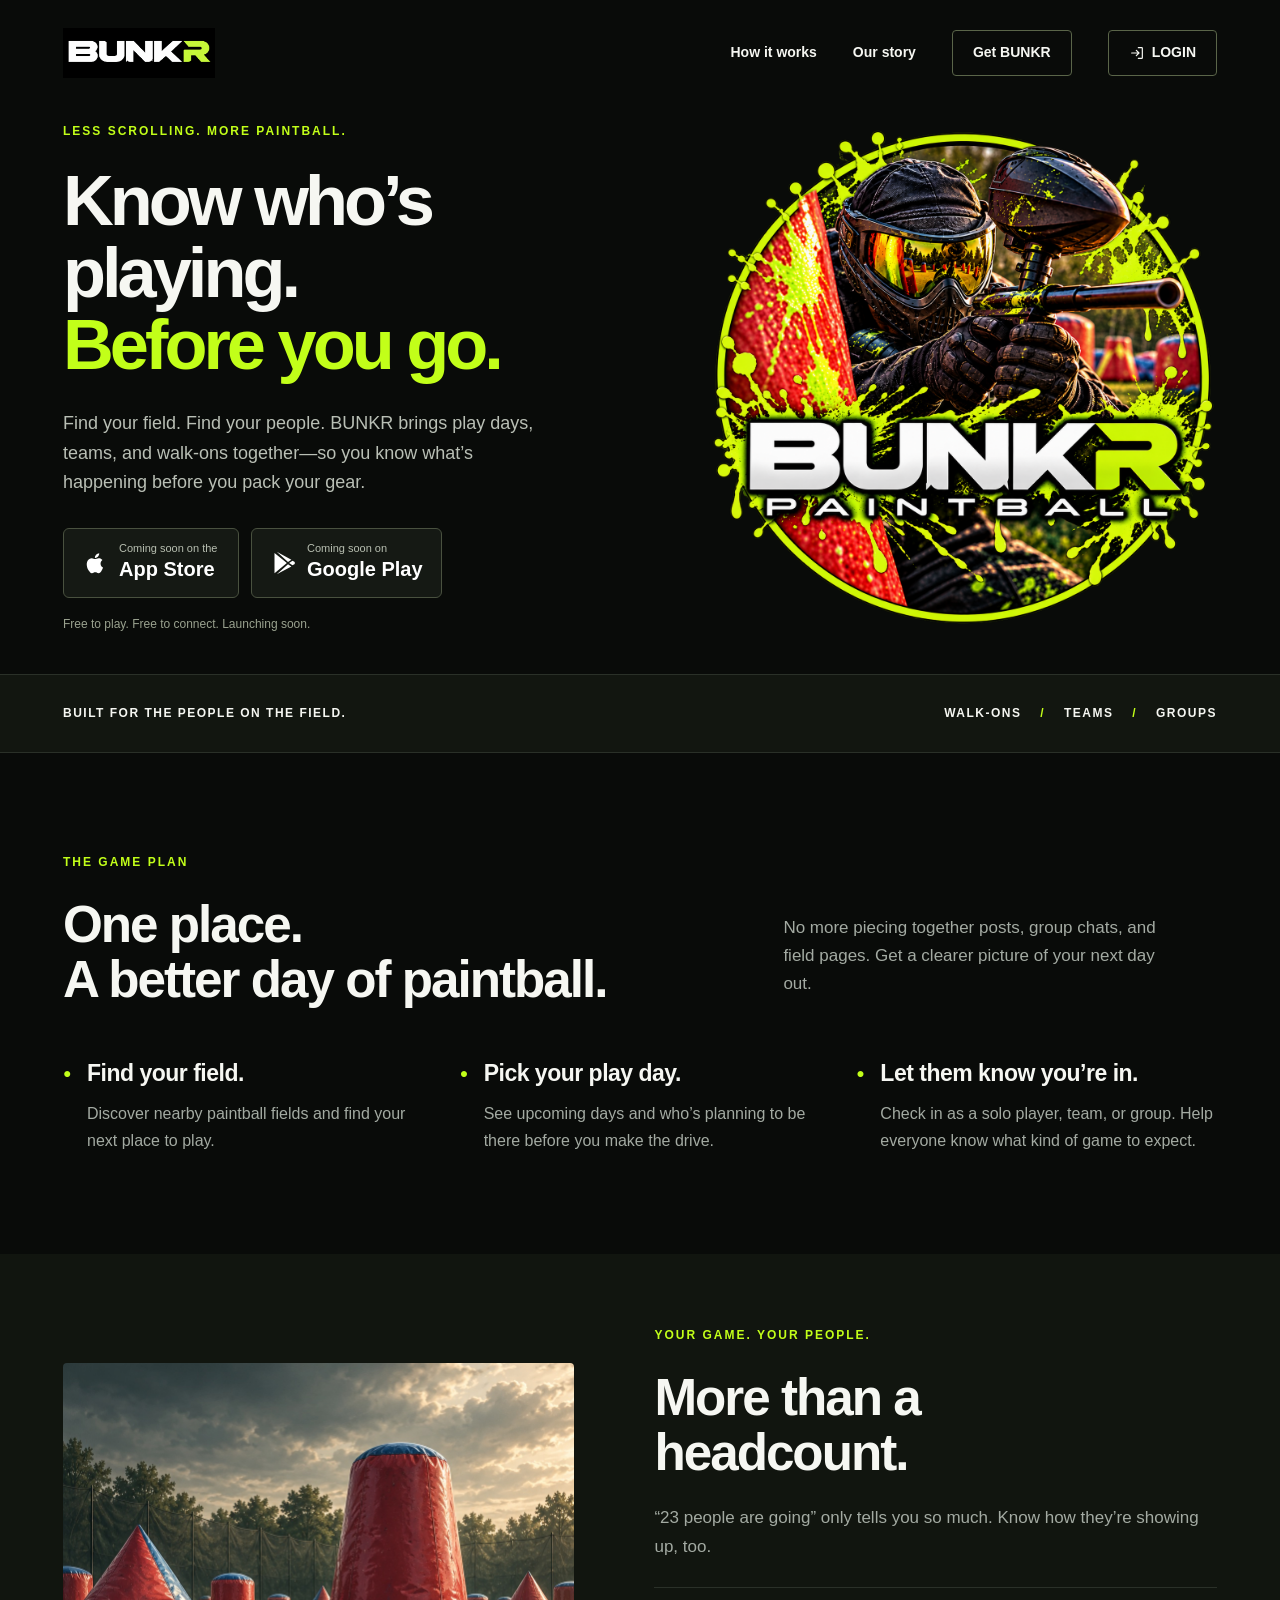
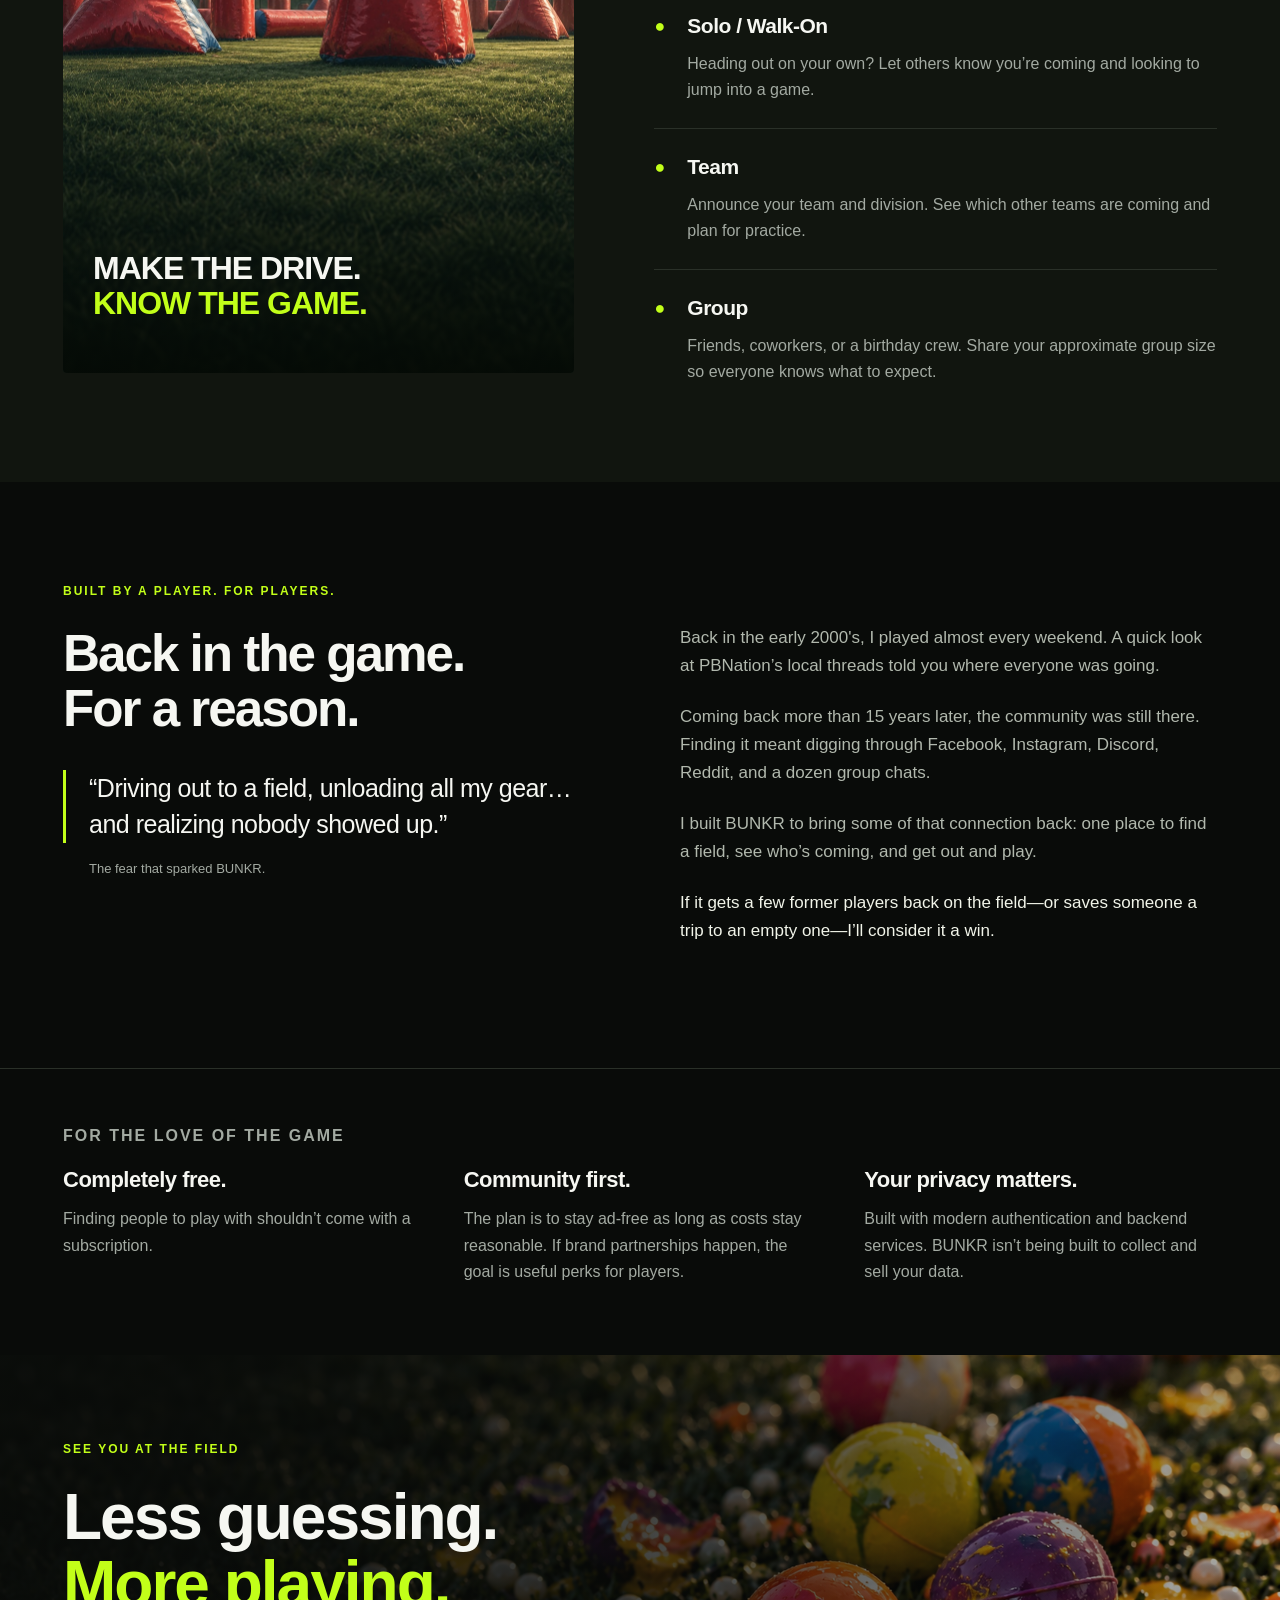
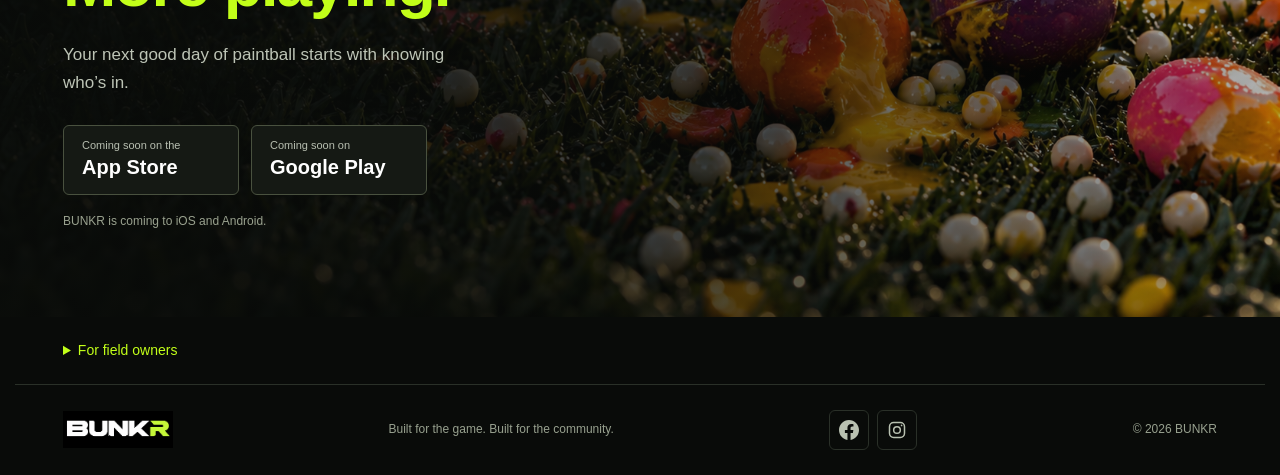
==== commit e3c452a1: "Add field owner access contact link" ====
--- a/index.html
+++ b/index.html
@@ -5,7 +5,7 @@
 <title>BUNKR Paintball — Find Fields, Play Days &amp; Players</title>
 <meta name="description" content="Find nearby paintball fields, upcoming play days, and players planning to attend. BUNKR is free for walk-ons, teams, and groups. Play on the web.">
 <meta name="theme-color" content="#090b09">
-<link rel="icon" href="assets/app-icon.png"><link rel="stylesheet" href="styles.css?v=footer-socials-11">
+<link rel="icon" href="assets/app-icon.png"><link rel="stylesheet" href="styles.css?v=field-owner-contact-26">
 <link rel="canonical" href="https://bunkrpb.com/">
 <meta name="robots" content="index, follow, max-image-preview:large">
 <meta property="og:type" content="website">
@@ -75,5 +75,5 @@
 <section class="section wrap story" id="our-story"><div><p class="eyebrow">BUILT BY A PLAYER. FOR PLAYERS.</p><h2>Back in the game.<br>For a reason.</h2><blockquote>“Driving out to a field, unloading all my gear… and realizing nobody showed up.”</blockquote><p class="quote-caption">The fear that sparked BUNKR.</p></div><div class="story-text"><p>Back in the early 2000's, I played almost every weekend. A quick look at PBNation’s local threads told you where everyone was going.</p><p>Coming back more than 15 years later, the community was still there. Finding it meant digging through Facebook, Instagram, Discord, Reddit, and a dozen group chats.</p><p>I built BUNKR to bring some of that connection back: one place to find a field, see who’s coming, and get out and play.</p><p class="story-end">If it gets a few former players back on the field—or saves someone a trip to an empty one—I’ll consider it a win.</p></div></section>
 <section class="values"><div class="wrap"><p class="eyebrow">FOR THE LOVE OF THE GAME</p><div class="values-grid"><article><h3>Completely free.</h3><p>Finding people to play with shouldn’t come with a subscription.</p></article><article><h3>Community first.</h3><p>The plan is to stay ad-free as long as costs stay reasonable. If brand partnerships happen, the goal is useful perks for players.</p></article><article><h3>Your privacy matters.</h3><p>Built with modern authentication and backend services. BUNKR isn’t being built to collect and sell your data.</p></article></div></div></section>
 <section class="download" id="download"><img src="assets/paint-and-bbs.png" alt="Colorful paintballs and airsoft BBs scattered on turf" width="1672" height="941" loading="lazy"><div class="download-inner wrap"><p class="eyebrow">SEE YOU AT THE FIELD</p><h2>Less guessing.<br><span>More playing.</span></h2><p>Your next good day of paintball starts with knowing who’s in.</p><div class="stores"><button disabled class="store"><span><small>Coming soon on the</small><strong>App Store</strong></span></button><button disabled class="store"><span><small>Coming soon on</small><strong>Google Play</strong></span></button></div><p class="availability">BUNKR is coming to iOS and Android.</p></div></section>
-</main><footer class="wrap"><a href="#" class="brand" aria-label="BUNKR home"><img src="assets/wordmark.png" alt="BUNKR" width="2172" height="724"></a><p>Built for the game. Built for the community.</p><div class="footer-socials" aria-label="BUNKR social profiles"><a href="https://www.facebook.com/BUNKRPB/" aria-label="BUNKR on Facebook"><svg viewBox="0 0 24 24" aria-hidden="true" fill="currentColor"><path d="M24 12.073C24 5.405 18.627 0 12 0S0 5.405 0 12.073C0 18.1 4.388 23.094 10.125 24v-8.437H7.078v-3.49h3.047V9.413c0-3.026 1.792-4.697 4.533-4.697 1.312 0 2.686.236 2.686.236v2.97h-1.513c-1.49 0-1.956.931-1.956 1.887v2.264h3.328l-.532 3.49h-2.796V24C19.612 23.094 24 18.1 24 12.073Z"/></svg></a><a href="https://www.instagram.com/bunkr_pb/" aria-label="BUNKR on Instagram"><svg viewBox="0 0 24 24" aria-hidden="true" fill="none" stroke="currentColor" stroke-width="1.8"><rect x="3" y="3" width="18" height="18" rx="5"/><circle cx="12" cy="12" r="4"/><circle cx="17.5" cy="6.5" r="1" fill="currentColor" stroke="none"/></svg></a></div><span>© 2026 BUNKR</span></footer>
+</main><section class="wrap field-owner-info"><details><summary>For field owners</summary><p>Want to manage your field on Bunkr? Contact <a href="mailto:fields@bunkrpb.com">fields@bunkrpb.com</a> with your field name, location, your role, and the Google email you use for Bunkr. Field management is invitation-only; we’ll verify your connection to the business before assigning access.</p><a href="mailto:fields@bunkrpb.com?subject=Bunkr%20field%20management%20access&body=Field%20name%3A%0ALocation%3A%0AYour%20role%3A%0AGoogle%20email%20used%20for%20Bunkr%3A%0ABusiness%20website%2Fcontact%3A%0A">Request access by email →</a></details></section><footer class="wrap"><a href="#" class="brand" aria-label="BUNKR home"><img src="assets/wordmark.png" alt="BUNKR" width="2172" height="724"></a><p>Built for the game. Built for the community.</p><div class="footer-socials" aria-label="BUNKR social profiles"><a href="https://www.facebook.com/BUNKRPB/" aria-label="BUNKR on Facebook"><svg viewBox="0 0 24 24" aria-hidden="true" fill="currentColor"><path d="M24 12.073C24 5.405 18.627 0 12 0S0 5.405 0 12.073C0 18.1 4.388 23.094 10.125 24v-8.437H7.078v-3.49h3.047V9.413c0-3.026 1.792-4.697 4.533-4.697 1.312 0 2.686.236 2.686.236v2.97h-1.513c-1.49 0-1.956.931-1.956 1.887v2.264h3.328l-.532 3.49h-2.796V24C19.612 23.094 24 18.1 24 12.073Z"/></svg></a><a href="https://www.instagram.com/bunkr_pb/" aria-label="BUNKR on Instagram"><svg viewBox="0 0 24 24" aria-hidden="true" fill="none" stroke="currentColor" stroke-width="1.8"><rect x="3" y="3" width="18" height="18" rx="5"/><circle cx="12" cy="12" r="4"/><circle cx="17.5" cy="6.5" r="1" fill="currentColor" stroke="none"/></svg></a></div><span>© 2026 BUNKR</span></footer>
 </body></html>
--- a/styles.css
+++ b/styles.css
@@ -28,3 +28,5 @@
 
 .footer-socials{display:flex;align-items:center;gap:8px}.footer-socials a{display:flex;align-items:center;justify-content:center;width:40px;height:40px;border:1px solid var(--line);border-radius:6px;color:#b9c1b1;transition:color .15s,border-color .15s}.footer-socials a:hover{color:var(--lime);border-color:var(--lime)}.footer-socials svg{width:20px;height:20px}
 @media(max-width:700px){footer .footer-socials{margin-left:auto}footer>span{margin-left:0}}
+
+.field-owner-info{padding-top:22px;padding-bottom:22px;border-bottom:1px solid var(--line);font-size:14px}.field-owner-info summary{cursor:pointer;color:var(--lime);width:fit-content}.field-owner-info p{max-width:740px;font-size:14px;line-height:1.7;margin:18px 0 12px;color:#b9c1b1}.field-owner-info a{color:var(--lime)}
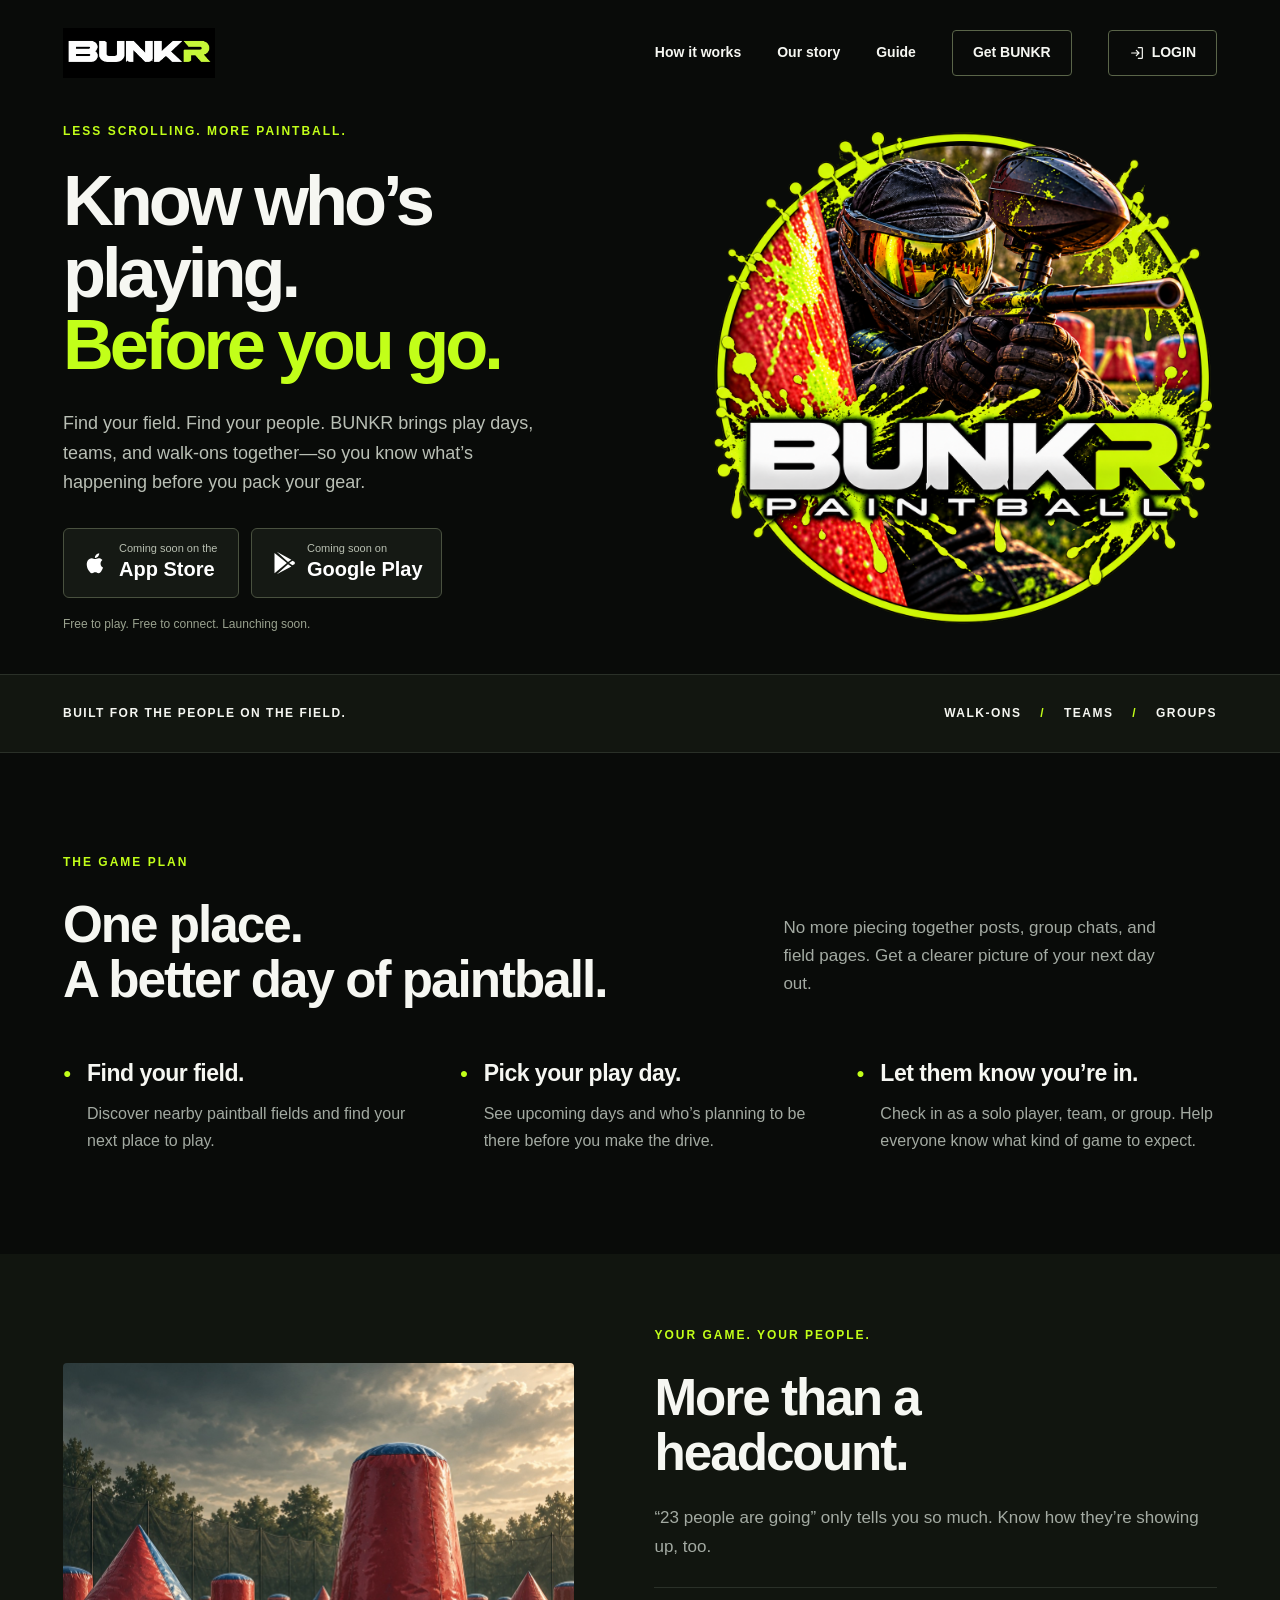
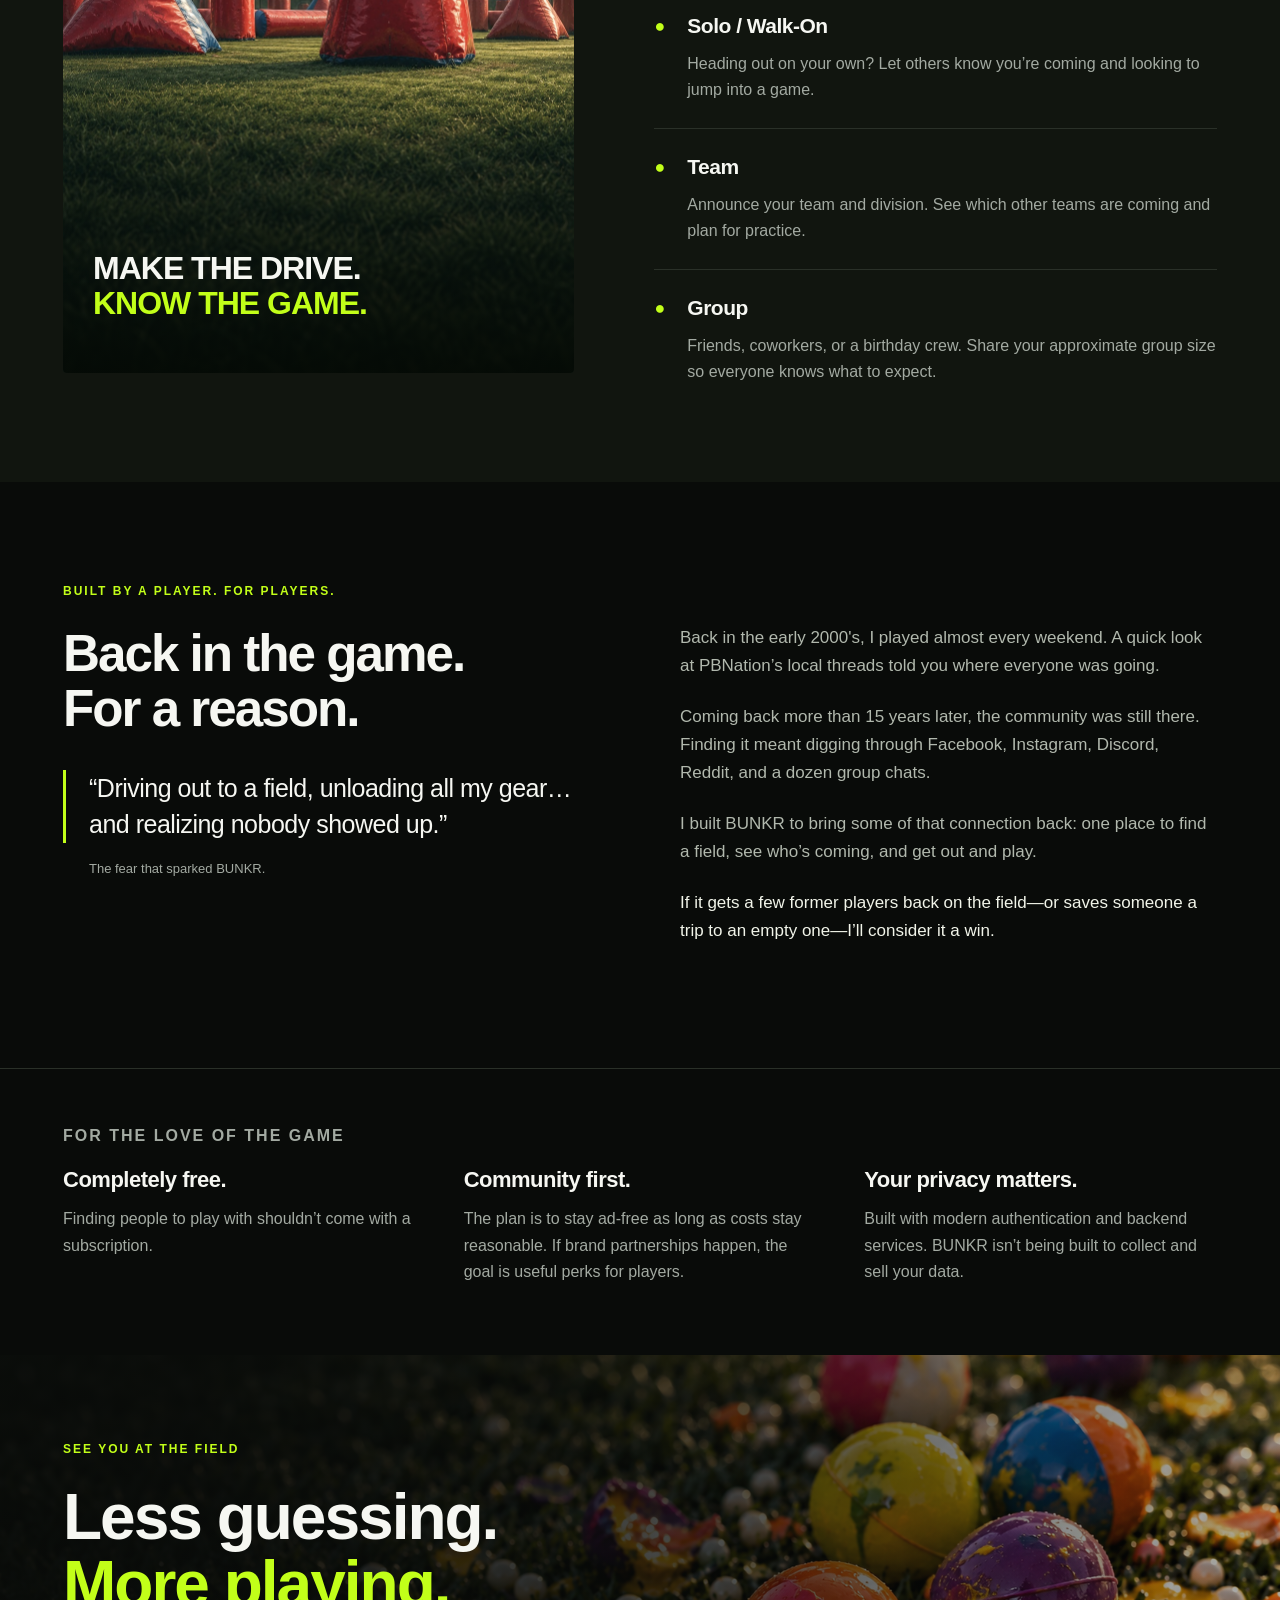
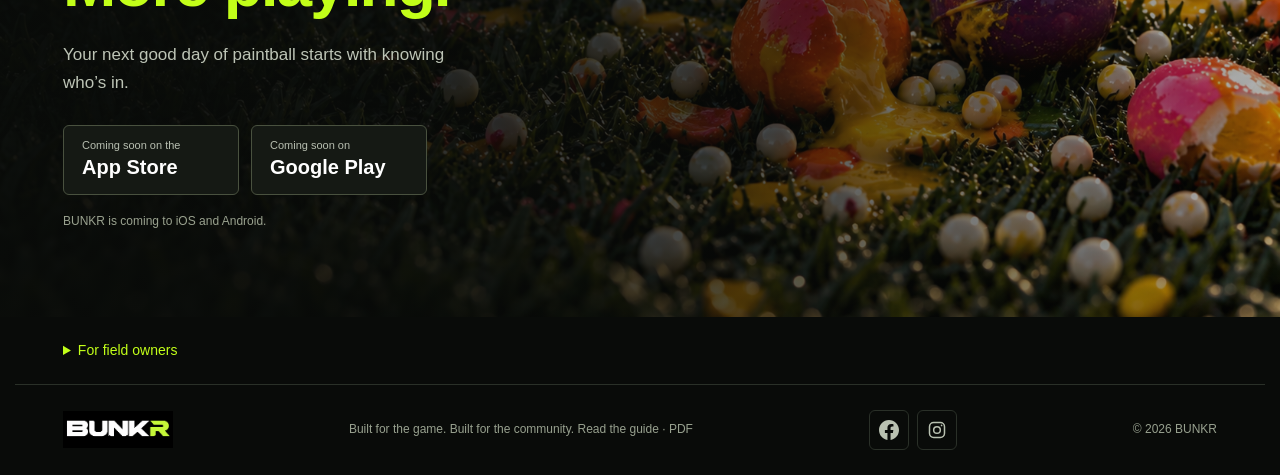
==== commit f0ca6185: "Publish illustrated player and field owner web guide" ====
--- a/index.html
+++ b/index.html
@@ -63,7 +63,7 @@
 </head>
 <body>
 <a class="skip" href="#main">Skip to content</a>
-<header class="header wrap"><a href="#" aria-label="BUNKR home" class="brand"><img src="assets/wordmark.png" alt="BUNKR" width="2172" height="724"></a><nav aria-label="Main navigation"><a href="#how-it-works">How it works</a><a href="#our-story">Our story</a><a class="nav-cta" href="#download">Get BUNKR</a><a class="nav-cta nav-login" href="https://app.bunkrpb.com/"><svg viewBox="0 0 24 24" fill="none" stroke="currentColor" stroke-width="1.8" stroke-linecap="round" stroke-linejoin="round" aria-hidden="true"><path d="M14 4h5a1 1 0 0 1 1 1v14a1 1 0 0 1-1 1h-5M4 12h11m-4-4 4 4-4 4"/></svg><span>LOGIN</span></a></nav></header>
+<header class="header wrap"><a href="#" aria-label="BUNKR home" class="brand"><img src="assets/wordmark.png" alt="BUNKR" width="2172" height="724"></a><nav aria-label="Main navigation"><a href="#how-it-works">How it works</a><a href="#our-story">Our story</a><a href="/guide/">Guide</a><a class="nav-cta" href="#download">Get BUNKR</a><a class="nav-cta nav-login" href="https://app.bunkrpb.com/"><svg viewBox="0 0 24 24" fill="none" stroke="currentColor" stroke-width="1.8" stroke-linecap="round" stroke-linejoin="round" aria-hidden="true"><path d="M14 4h5a1 1 0 0 1 1 1v14a1 1 0 0 1-1 1h-5M4 12h11m-4-4 4 4-4 4"/></svg><span>LOGIN</span></a></nav></header>
 <main id="main">
 <section class="hero wrap">
 <div class="hero-copy"><p class="eyebrow">LESS SCROLLING. MORE PAINTBALL.</p><h1>Know who’s<br>playing.<br><span>Before you go.</span></h1><p class="intro">Find your field. Find your people. BUNKR brings play days, teams, and walk-ons together—so you know what’s happening before you pack your gear.</p><div class="stores" aria-label="App availability"><button disabled class="store"><svg viewBox="0 0 24 24" aria-hidden="true"><path d="M16.5 12.5c0-2 1.6-3 1.7-3.1-1-1.5-2.6-1.7-3.2-1.7-1.4-.1-2.7.8-3.4.8-.7 0-1.8-.8-2.9-.8-1.5 0-2.9.9-3.7 2.2-1.6 2.7-.4 6.8 1.1 9 .8 1.1 1.6 2.2 2.8 2.1 1.1 0 1.5-.7 2.9-.7s1.7.7 2.9.7c1.2 0 2-1.1 2.7-2.2.9-1.3 1.3-2.6 1.3-2.7-.1 0-2.2-.9-2.2-3.6ZM14.3 6.2c.6-.8 1.1-1.8 1-2.9-1 .1-2.1.6-2.8 1.4-.6.7-1.2 1.8-1 2.8 1.1.1 2.1-.5 2.8-1.3Z"/></svg><span><small>Coming soon on the</small><strong>App Store</strong></span></button><button disabled class="store"><svg viewBox="0 0 24 24" aria-hidden="true"><path d="m4 3 11 9L4 21V3Zm12 8 3-2L6 2l10 9Zm0 2 3 2-13 7 10-9Zm1-1 3-2 2 1.2v1.6L20 14l-3-2Z"/></svg><span><small>Coming soon on</small><strong>Google Play</strong></span></button></div><p class="availability">Free to play. Free to connect. Launching soon.</p></div>
@@ -75,5 +75,5 @@
 <section class="section wrap story" id="our-story"><div><p class="eyebrow">BUILT BY A PLAYER. FOR PLAYERS.</p><h2>Back in the game.<br>For a reason.</h2><blockquote>“Driving out to a field, unloading all my gear… and realizing nobody showed up.”</blockquote><p class="quote-caption">The fear that sparked BUNKR.</p></div><div class="story-text"><p>Back in the early 2000's, I played almost every weekend. A quick look at PBNation’s local threads told you where everyone was going.</p><p>Coming back more than 15 years later, the community was still there. Finding it meant digging through Facebook, Instagram, Discord, Reddit, and a dozen group chats.</p><p>I built BUNKR to bring some of that connection back: one place to find a field, see who’s coming, and get out and play.</p><p class="story-end">If it gets a few former players back on the field—or saves someone a trip to an empty one—I’ll consider it a win.</p></div></section>
 <section class="values"><div class="wrap"><p class="eyebrow">FOR THE LOVE OF THE GAME</p><div class="values-grid"><article><h3>Completely free.</h3><p>Finding people to play with shouldn’t come with a subscription.</p></article><article><h3>Community first.</h3><p>The plan is to stay ad-free as long as costs stay reasonable. If brand partnerships happen, the goal is useful perks for players.</p></article><article><h3>Your privacy matters.</h3><p>Built with modern authentication and backend services. BUNKR isn’t being built to collect and sell your data.</p></article></div></div></section>
 <section class="download" id="download"><img src="assets/paint-and-bbs.png" alt="Colorful paintballs and airsoft BBs scattered on turf" width="1672" height="941" loading="lazy"><div class="download-inner wrap"><p class="eyebrow">SEE YOU AT THE FIELD</p><h2>Less guessing.<br><span>More playing.</span></h2><p>Your next good day of paintball starts with knowing who’s in.</p><div class="stores"><button disabled class="store"><span><small>Coming soon on the</small><strong>App Store</strong></span></button><button disabled class="store"><span><small>Coming soon on</small><strong>Google Play</strong></span></button></div><p class="availability">BUNKR is coming to iOS and Android.</p></div></section>
-</main><section class="wrap field-owner-info"><details><summary>For field owners</summary><p>Want to manage your field on Bunkr? Contact <a href="mailto:fields@bunkrpb.com">fields@bunkrpb.com</a> with your field name, location, your role, and the Google email you use for Bunkr. Field management is invitation-only; we’ll verify your connection to the business before assigning access.</p><a href="mailto:fields@bunkrpb.com?subject=Bunkr%20field%20management%20access&body=Field%20name%3A%0ALocation%3A%0AYour%20role%3A%0AGoogle%20email%20used%20for%20Bunkr%3A%0ABusiness%20website%2Fcontact%3A%0A">Request access by email →</a></details></section><footer class="wrap"><a href="#" class="brand" aria-label="BUNKR home"><img src="assets/wordmark.png" alt="BUNKR" width="2172" height="724"></a><p>Built for the game. Built for the community.</p><div class="footer-socials" aria-label="BUNKR social profiles"><a href="https://www.facebook.com/BUNKRPB/" aria-label="BUNKR on Facebook"><svg viewBox="0 0 24 24" aria-hidden="true" fill="currentColor"><path d="M24 12.073C24 5.405 18.627 0 12 0S0 5.405 0 12.073C0 18.1 4.388 23.094 10.125 24v-8.437H7.078v-3.49h3.047V9.413c0-3.026 1.792-4.697 4.533-4.697 1.312 0 2.686.236 2.686.236v2.97h-1.513c-1.49 0-1.956.931-1.956 1.887v2.264h3.328l-.532 3.49h-2.796V24C19.612 23.094 24 18.1 24 12.073Z"/></svg></a><a href="https://www.instagram.com/bunkr_pb/" aria-label="BUNKR on Instagram"><svg viewBox="0 0 24 24" aria-hidden="true" fill="none" stroke="currentColor" stroke-width="1.8"><rect x="3" y="3" width="18" height="18" rx="5"/><circle cx="12" cy="12" r="4"/><circle cx="17.5" cy="6.5" r="1" fill="currentColor" stroke="none"/></svg></a></div><span>© 2026 BUNKR</span></footer>
+</main><section class="wrap field-owner-info"><details><summary>For field owners</summary><p><a href="/guide/#owner-access">Read the illustrated field owner guide →</a> · <a href="/Bunkr-Field-Owner-Guide.pdf">Download PDF</a></p><p>Want to manage your field on Bunkr? Contact <a href="mailto:fields@bunkrpb.com">fields@bunkrpb.com</a> with your field name, location, your role, and the Google email you use for Bunkr. Field management is invitation-only; we’ll verify your connection to the business before assigning access.</p><a href="mailto:fields@bunkrpb.com?subject=Bunkr%20field%20management%20access&body=Field%20name%3A%0ALocation%3A%0AYour%20role%3A%0AGoogle%20email%20used%20for%20Bunkr%3A%0ABusiness%20website%2Fcontact%3A%0A">Request access by email →</a></details></section><footer class="wrap"><a href="#" class="brand" aria-label="BUNKR home"><img src="assets/wordmark.png" alt="BUNKR" width="2172" height="724"></a><p>Built for the game. Built for the community. <a href="/guide/">Read the guide</a> · <a href="/Bunkr-Field-Owner-Guide.pdf">PDF</a></p><div class="footer-socials" aria-label="BUNKR social profiles"><a href="https://www.facebook.com/BUNKRPB/" aria-label="BUNKR on Facebook"><svg viewBox="0 0 24 24" aria-hidden="true" fill="currentColor"><path d="M24 12.073C24 5.405 18.627 0 12 0S0 5.405 0 12.073C0 18.1 4.388 23.094 10.125 24v-8.437H7.078v-3.49h3.047V9.413c0-3.026 1.792-4.697 4.533-4.697 1.312 0 2.686.236 2.686.236v2.97h-1.513c-1.49 0-1.956.931-1.956 1.887v2.264h3.328l-.532 3.49h-2.796V24C19.612 23.094 24 18.1 24 12.073Z"/></svg></a><a href="https://www.instagram.com/bunkr_pb/" aria-label="BUNKR on Instagram"><svg viewBox="0 0 24 24" aria-hidden="true" fill="none" stroke="currentColor" stroke-width="1.8"><rect x="3" y="3" width="18" height="18" rx="5"/><circle cx="12" cy="12" r="4"/><circle cx="17.5" cy="6.5" r="1" fill="currentColor" stroke="none"/></svg></a></div><span>© 2026 BUNKR</span></footer>
 </body></html>
